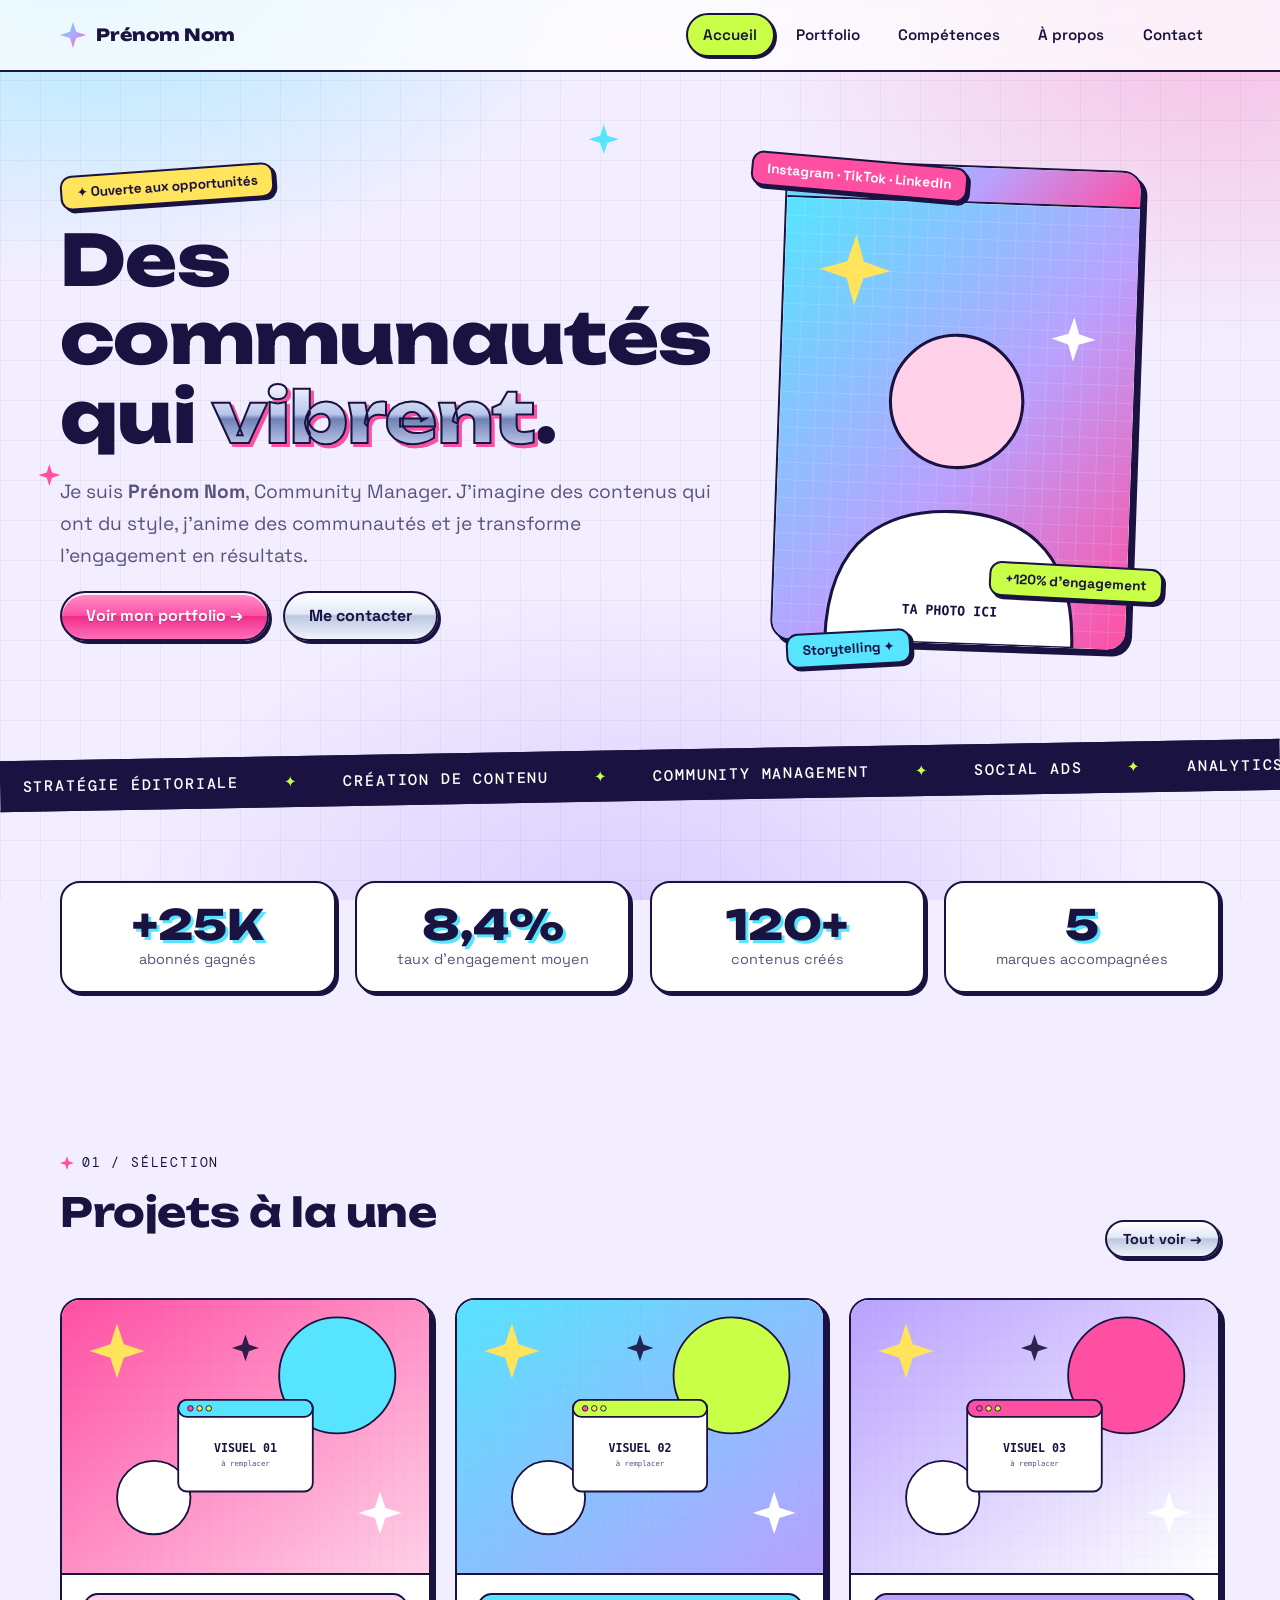
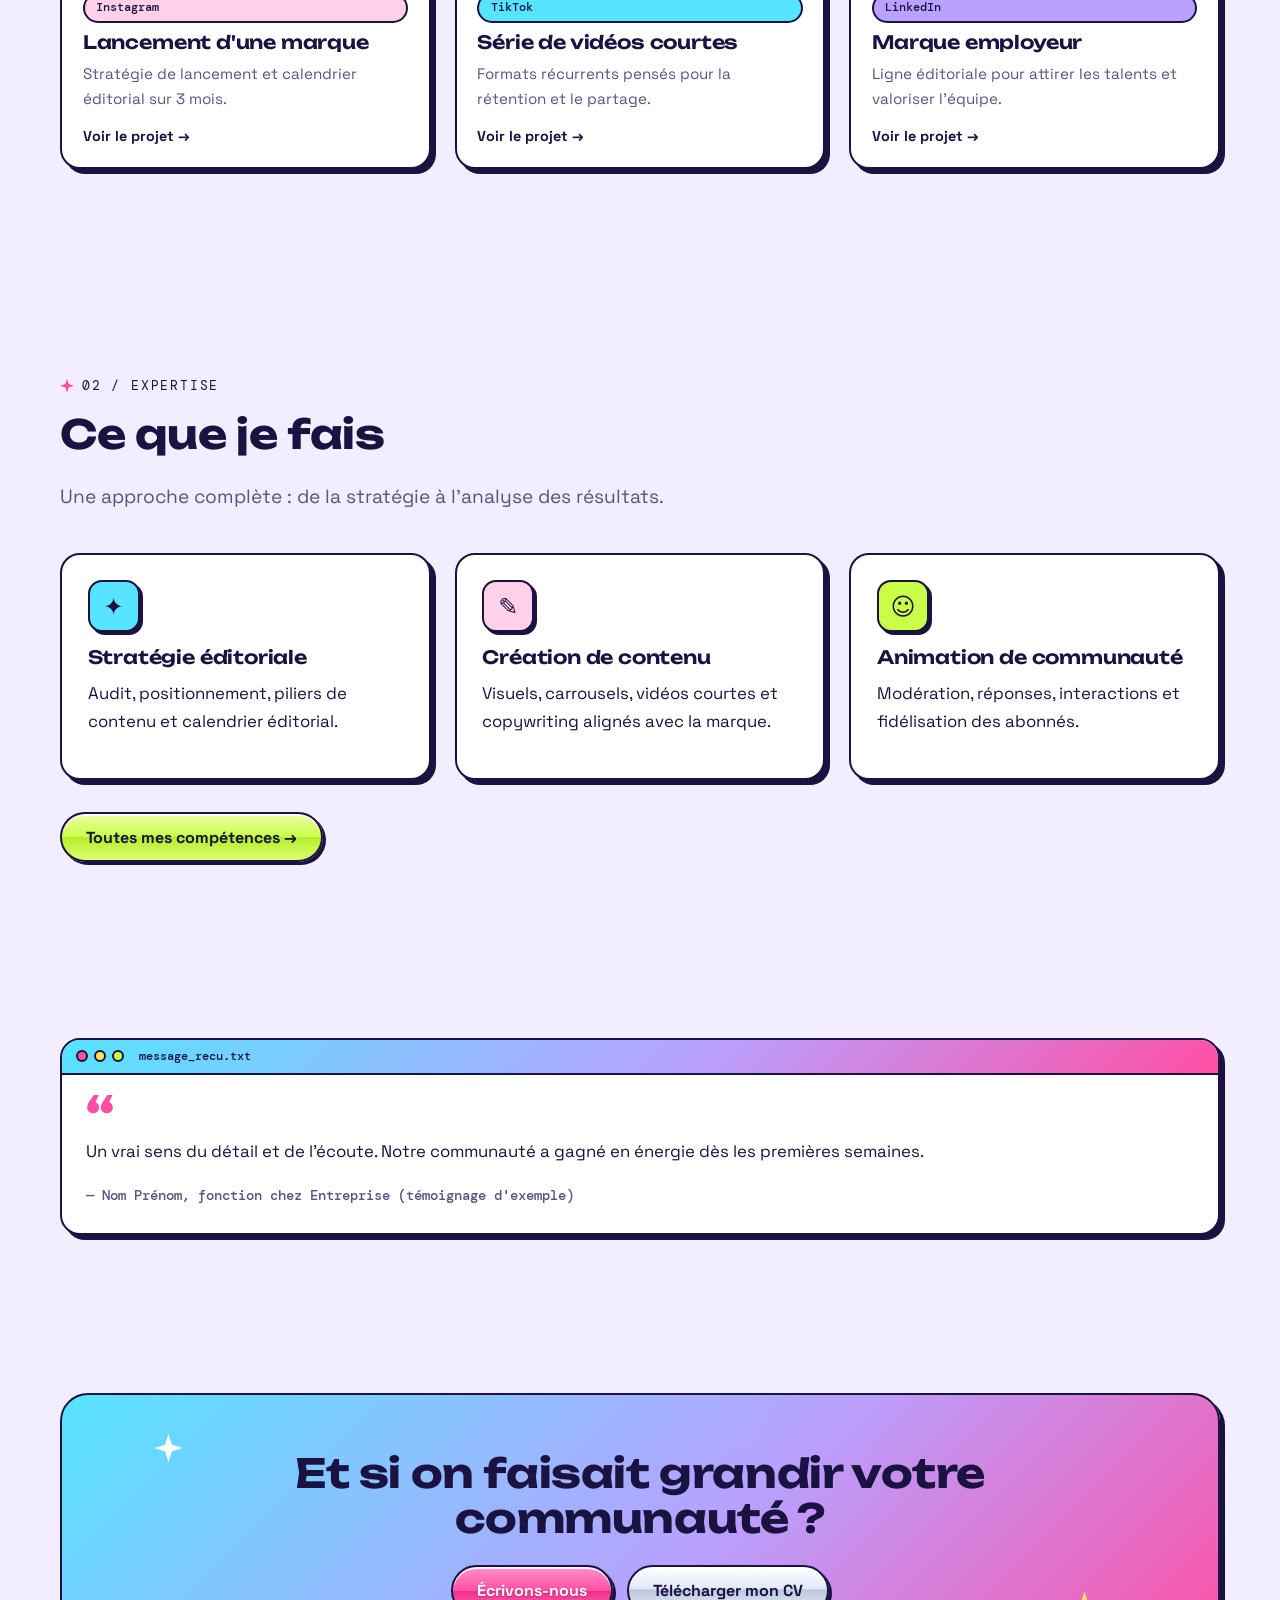
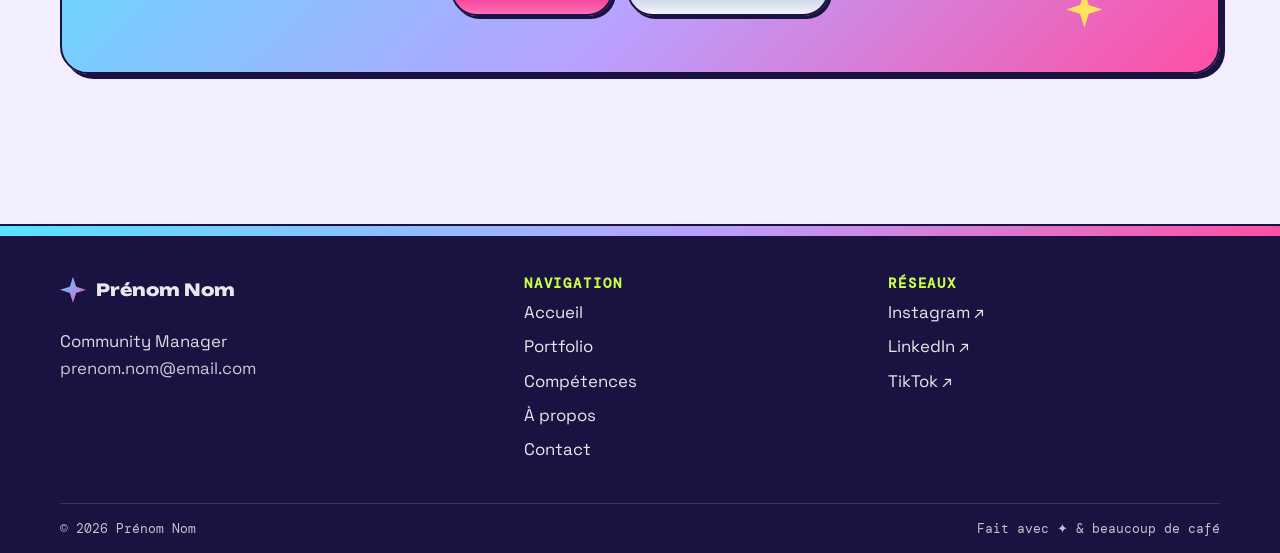
==== index.html @ 2a4b29f7 "Base du site portfolio community manager (style Y2K) Co-Authored-By: Claude Sonnet 5.5 <noreply@anth" ====
<!DOCTYPE html>
<html lang="fr">
<head>
  <meta charset="utf-8">
  <meta name="viewport" content="width=device-width, initial-scale=1">
  <title>Prénom Nom — Community Manager</title>
  <meta name="description" content="Portfolio de Prénom Nom, community manager : stratégie de contenu, animation de communautés et création pour les réseaux sociaux.">
  <meta name="theme-color" content="#f3eeff">
  <!-- Aperçu lors d'un partage (LinkedIn, WhatsApp…). Remplacer l'URL par celle du vrai site. -->
  <meta property="og:type" content="website">
  <meta property="og:title" content="Prénom Nom — Community Manager">
  <meta property="og:description" content="Stratégie, contenus et communautés engagées. Découvrez mon portfolio.">
  <meta property="og:image" content="https://PSEUDO.github.io/NOM-DU-DEPOT/assets/img/og-cover.png">
  <link rel="icon" href="assets/img/favicon.svg" type="image/svg+xml">
  <link rel="preconnect" href="https://fonts.googleapis.com">
  <link rel="preconnect" href="https://fonts.gstatic.com" crossorigin>
  <link href="https://fonts.googleapis.com/css2?family=DM+Mono:wght@400;500&family=Space+Grotesk:wght@400;500;700&family=Unbounded:wght@600;700;800&display=swap" rel="stylesheet">
  <link rel="stylesheet" href="assets/css/tokens.css">
  <link rel="stylesheet" href="assets/css/style.css">
</head>
<body>
  <a class="skip-link" href="#contenu">Aller au contenu</a>
  <header id="site-header"></header><!-- généré par site.js -->

  <main id="contenu">

    <!-- ================= HERO ================= -->
    <section class="hero">
      <span class="sparkle" style="top:8%;left:46%;--s:30px;--c:var(--c-cyan)"></span>
      <span class="sparkle" style="top:60%;left:3%;--s:22px;--c:var(--c-pink);animation-delay:1s"></span>
      <div class="container hero__grid">
        <div>
          <span class="sticker">✦ Ouverte aux opportunités</span>
          <h1 class="hero__title">Des communautés qui <span class="chrome-text">vibrent</span>.</h1>
          <p class="lead">Je suis <strong data-site="name">Prénom Nom</strong>, <span data-site="role">Community Manager</span>. J'imagine des contenus qui ont du style, j'anime des communautés et je transforme l'engagement en résultats.</p>
          <div class="btn-row">
            <a class="btn btn--primary" href="portfolio.html">Voir mon portfolio →</a>
            <a class="btn" href="contact.html">Me contacter</a>
          </div>
        </div>
        <div class="hero__visual">
          <div class="window">
            <div class="window__bar"><div class="window__dots" aria-hidden="true"><span></span><span></span><span></span></div><span class="window__title">profil.exe</span></div>
            <div class="window__body window__body--flush">
              <!-- Remplacer par une vraie photo : assets/img/profil.jpg (ratio 4/5) puis changer le nom ci-dessous -->
              <img src="assets/img/profil.svg" alt="Portrait de Prénom Nom" width="800" height="1000">
            </div>
          </div>
          <span class="sticker sticker--pink">Instagram · TikTok · LinkedIn</span>
          <span class="sticker sticker--lime">+120% d'engagement</span>
          <span class="sticker sticker--cyan">Storytelling ✦</span>
        </div>
      </div>
    </section>

    <!-- ================= MARQUEE ================= -->
    <div class="marquee" aria-hidden="true">
      <div class="marquee__track">
        <span>Stratégie éditoriale</span><span>Création de contenu</span><span>Community management</span><span>Social ads</span><span>Analytics</span><span>Veille</span>
        <span>Stratégie éditoriale</span><span>Création de contenu</span><span>Community management</span><span>Social ads</span><span>Analytics</span><span>Veille</span>
      </div>
    </div>

    <!-- ================= CHIFFRES ================= -->
    <section class="section section--tight">
      <div class="container stats">
        <!-- Modifier les chiffres : ce sont des exemples ! -->
        <div class="stat reveal"><div class="stat__num">+25K</div><div class="stat__label">abonnés gagnés</div></div>
        <div class="stat reveal"><div class="stat__num">8,4%</div><div class="stat__label">taux d'engagement moyen</div></div>
        <div class="stat reveal"><div class="stat__num">120+</div><div class="stat__label">contenus créés</div></div>
        <div class="stat reveal"><div class="stat__num">5</div><div class="stat__label">marques accompagnées</div></div>
      </div>
    </section>

    <!-- ================= PROJETS À LA UNE ================= -->
    <section class="section">
      <div class="container">
        <div class="section__head section__head--row">
          <div><span class="eyebrow">01 / Sélection</span><h2 class="mt-0">Projets à la une</h2></div>
          <a class="btn btn--small" href="portfolio.html">Tout voir →</a>
        </div>
        <div class="grid grid--3">
          <!-- Copier / coller un bloc <a class="card"> pour ajouter un projet -->
          <a class="card reveal" href="projet-exemple.html">
            <div class="card__media"><img src="assets/img/projets/projet-01.svg" alt="Aperçu du projet Lancement Instagram" width="1200" height="900" loading="lazy"></div>
            <div class="card__body"><span class="tag">Instagram</span><h3>Lancement d'une marque</h3><p>Stratégie de lancement et calendrier éditorial sur 3 mois.</p><span class="card__more">Voir le projet →</span></div>
          </a>
          <a class="card reveal" href="projet-exemple.html">
            <div class="card__media"><img src="assets/img/projets/projet-02.svg" alt="Aperçu du projet TikTok" width="1200" height="900" loading="lazy"></div>
            <div class="card__body"><span class="tag tag--cyan">TikTok</span><h3>Série de vidéos courtes</h3><p>Formats récurrents pensés pour la rétention et le partage.</p><span class="card__more">Voir le projet →</span></div>
          </a>
          <a class="card reveal" href="projet-exemple.html">
            <div class="card__media"><img src="assets/img/projets/projet-03.svg" alt="Aperçu du projet LinkedIn" width="1200" height="900" loading="lazy"></div>
            <div class="card__body"><span class="tag tag--lilac">LinkedIn</span><h3>Marque employeur</h3><p>Ligne éditoriale pour attirer les talents et valoriser l'équipe.</p><span class="card__more">Voir le projet →</span></div>
          </a>
        </div>
      </div>
    </section>

    <!-- ================= CE QUE JE FAIS ================= -->
    <section class="section">
      <div class="container">
        <div class="section__head"><span class="eyebrow">02 / Expertise</span><h2>Ce que je fais</h2><p class="lead">Une approche complète : de la stratégie à l'analyse des résultats.</p></div>
        <div class="grid grid--3">
          <article class="panel reveal"><div class="panel__icon" aria-hidden="true">✦</div><h3>Stratégie éditoriale</h3><p>Audit, positionnement, piliers de contenu et calendrier éditorial.</p></article>
          <article class="panel reveal"><div class="panel__icon" aria-hidden="true">✎</div><h3>Création de contenu</h3><p>Visuels, carrousels, vidéos courtes et copywriting alignés avec la marque.</p></article>
          <article class="panel reveal"><div class="panel__icon" aria-hidden="true">☺</div><h3>Animation de communauté</h3><p>Modération, réponses, interactions et fidélisation des abonnés.</p></article>
        </div>
        <p class="mt-2"><a class="btn btn--lime" href="competences.html">Toutes mes compétences →</a></p>
      </div>
    </section>

    <!-- ================= TÉMOIGNAGE ================= -->
    <section class="section section--tight">
      <div class="container">
        <div class="window reveal">
          <div class="window__bar"><div class="window__dots" aria-hidden="true"><span></span><span></span><span></span></div><span class="window__title">message_recu.txt</span></div>
          <div class="window__body quote">
            <blockquote>Un vrai sens du détail et de l'écoute. Notre communauté a gagné en énergie dès les premières semaines.</blockquote>
            <cite>— Nom Prénom, fonction chez Entreprise (témoignage d'exemple)</cite>
          </div>
        </div>
      </div>
    </section>

    <!-- ================= CTA ================= -->
    <section class="section">
      <div class="container">
        <div class="cta reveal">
          <span class="sparkle" style="top:14%;left:8%;--s:28px;--c:#fff"></span>
          <span class="sparkle" style="bottom:16%;right:10%;--s:36px;--c:var(--c-yellow);animation-delay:.8s"></span>
          <h2>Et si on faisait grandir votre communauté ?</h2>
          <div class="btn-row">
            <a class="btn btn--primary" href="contact.html">Écrivons-nous</a>
            <a class="btn" href="assets/cv/CV-Prenom-Nom.pdf" data-site-cv download>Télécharger mon CV</a>
          </div>
        </div>
      </div>
    </section>

  </main>

  <footer id="site-footer"></footer><!-- généré par site.js -->
  <script src="assets/js/site-config.js"></script>
  <script src="assets/js/site.js"></script>
</body>
</html>
---- assets/css/tokens.css ----
/* ==========================================================================
   TOKENS — LE FICHIER À MODIFIER POUR CHANGER L'IDENTITÉ VISUELLE
   Couleurs, polices, arrondis, ombres : tout le site s'adapte automatiquement.
   ========================================================================== */

:root {
  /* Polices (chargées via Google Fonts dans le <head> de chaque page) */
  --font-display: "Unbounded", system-ui, sans-serif;   /* titres */
  --font-body: "Space Grotesk", system-ui, sans-serif;  /* texte */
  --font-mono: "DM Mono", ui-monospace, monospace;      /* petits labels */

  /* Couleurs de base */
  --c-bg: #f3eeff;          /* fond général (lavande très clair) */
  --c-surface: #ffffff;     /* fond des cartes / fenêtres */
  --c-ink: #1a1240;         /* texte + contours (indigo profond) */
  --c-ink-soft: #5a5280;    /* texte secondaire */

  /* Couleurs d'accent Y2K */
  --c-pink: #ff4fa3;
  --c-pink-soft: #ffd1e8;
  --c-blue: #3f6cff;
  --c-cyan: #56e4ff;
  --c-lime: #c9ff47;
  --c-lilac: #b9a1ff;
  --c-yellow: #ffe45c;

  /* Dégradés signature */
  --grad-chrome: linear-gradient(180deg, #ffffff 0%, #e3e9f7 45%, #bcc7e0 50%, #f1f4fc 100%);
  --grad-aqua: linear-gradient(135deg, var(--c-cyan), var(--c-lilac) 55%, var(--c-pink));
  --grad-pink-gloss: linear-gradient(180deg, #ff93cb 0%, #ff4fa3 50%, #ef2d8b 51%, #ff70b8 100%);

  /* Forme */
  --radius: 20px;
  --radius-sm: 10px;
  --stroke: 2px;
  --shadow-hard: 5px 5px 0 var(--c-ink);
  --shadow-small: 3px 3px 0 var(--c-ink);

  /* Mise en page */
  --container: 1160px;
  --header-h: 72px;
}
---- assets/css/style.css ----
/* ==========================================================================
   STYLE — composants réutilisables du site (Y2K)
   Sommaire :
   1. Base            5. Fenêtres & cartes      9. Contact / formulaire
   2. Layout          6. Portfolio              10. Footer
   3. Header / nav    7. Compétences / timeline 11. Utilitaires & animations
   4. Boutons & tags  8. Page projet
   ========================================================================== */

/* 1. BASE ---------------------------------------------------------------- */
*, *::before, *::after { box-sizing: border-box; }
html { scroll-behavior: smooth; -webkit-text-size-adjust: 100%; }
body {
  margin: 0;
  font-family: var(--font-body);
  font-size: 1.05rem;
  line-height: 1.65;
  color: var(--c-ink);
  background:
    radial-gradient(900px 520px at 6% -4%, rgba(86, 228, 255, .45), transparent 60%),
    radial-gradient(800px 520px at 96% 4%, rgba(255, 79, 163, .28), transparent 60%),
    radial-gradient(900px 600px at 50% 104%, rgba(185, 161, 255, .45), transparent 60%),
    var(--c-bg);
  background-attachment: fixed;
  overflow-x: hidden;
}
/* grille "cyber" discrète */
body::before {
  content: ""; position: fixed; inset: 0; z-index: -1; pointer-events: none;
  background-image:
    linear-gradient(rgba(26, 18, 64, .045) 1px, transparent 1px),
    linear-gradient(90deg, rgba(26, 18, 64, .045) 1px, transparent 1px);
  background-size: 40px 40px;
}
img, svg { max-width: 100%; display: block; }
img { height: auto; } /* les attributs width/height évitent les sauts de mise en page, aspect-ratio gère le cadrage */
a { color: inherit; }
h1, h2, h3, h4 { font-family: var(--font-display); line-height: 1.12; margin: 0 0 .6em; letter-spacing: -.01em; }
h1 { font-size: clamp(2.2rem, 6vw, 4.4rem); font-weight: 800; }
h2 { font-size: clamp(1.6rem, 3.6vw, 2.5rem); font-weight: 700; }
h3 { font-size: 1.15rem; font-weight: 600; }
p { margin: 0 0 1em; }
:focus-visible { outline: 3px solid var(--c-blue); outline-offset: 3px; border-radius: 6px; }
::selection { background: var(--c-pink); color: #fff; }

.skip-link { position: absolute; left: -999px; top: 8px; background: var(--c-ink); color: #fff; padding: .6rem 1rem; border-radius: 8px; z-index: 100; }
.skip-link:focus { left: 8px; }

/* 2. LAYOUT -------------------------------------------------------------- */
.container { width: min(100% - 2rem, var(--container)); margin-inline: auto; }
.section { padding-block: clamp(3.5rem, 8vw, 6.5rem); position: relative; }
.section--tight { padding-block: clamp(2rem, 5vw, 3.5rem); }
.section__head { max-width: 680px; margin-bottom: 2.5rem; }
.section__head--row { max-width: none; display: flex; justify-content: space-between; align-items: end; gap: 1rem; flex-wrap: wrap; }
.eyebrow {
  display: inline-flex; align-items: center; gap: .5rem;
  font-family: var(--font-mono); font-size: .8rem; text-transform: uppercase; letter-spacing: .14em;
  color: var(--c-ink); margin-bottom: 1rem;
}
.eyebrow::before { content: ""; width: 14px; height: 14px; background: var(--c-pink); clip-path: polygon(50% 0, 62% 38%, 100% 50%, 62% 62%, 50% 100%, 38% 62%, 0 50%, 38% 38%); }
.lead { font-size: 1.2rem; color: var(--c-ink-soft); max-width: 60ch; }
.grid { display: grid; gap: 1.5rem; }
.grid--2 { grid-template-columns: repeat(2, 1fr); }
.grid--3 { grid-template-columns: repeat(3, 1fr); }
.grid--4 { grid-template-columns: repeat(4, 1fr); }
@media (max-width: 960px) { .grid--3, .grid--4 { grid-template-columns: repeat(2, 1fr); } }
@media (max-width: 640px) { .grid--2, .grid--3, .grid--4 { grid-template-columns: 1fr; } }

/* 3. HEADER / NAV -------------------------------------------------------- */
.site-header {
  position: sticky; top: 0; z-index: 50; height: var(--header-h);
  background: rgba(255, 255, 255, .72); backdrop-filter: blur(14px); -webkit-backdrop-filter: blur(14px);
  border-bottom: var(--stroke) solid var(--c-ink);
}
.site-header__inner { height: 100%; display: flex; align-items: center; justify-content: space-between; gap: 1rem; }
.logo { display: inline-flex; align-items: center; gap: .6rem; text-decoration: none; font-family: var(--font-display); font-weight: 800; font-size: 1.05rem; }
.logo__star { width: 26px; height: 26px; background: var(--grad-aqua); clip-path: polygon(50% 0, 62% 38%, 100% 50%, 62% 62%, 50% 100%, 38% 62%, 0 50%, 38% 38%); animation: spin 14s linear infinite; }
.nav { display: flex; align-items: center; gap: .25rem; }
.nav a { text-decoration: none; font-weight: 600; font-size: .95rem; padding: .45rem .95rem; border-radius: 999px; border: var(--stroke) solid transparent; transition: .15s; }
.nav a:hover { border-color: var(--c-ink); background: var(--c-pink-soft); }
.nav a[aria-current="page"] { border-color: var(--c-ink); background: var(--c-lime); box-shadow: 2px 2px 0 var(--c-ink); }
.burger { display: none; width: 46px; height: 46px; border: var(--stroke) solid var(--c-ink); border-radius: 12px; background: var(--grad-chrome); box-shadow: var(--shadow-small); cursor: pointer; padding: 0; }
.burger span { display: block; width: 20px; height: 2px; background: var(--c-ink); margin: 4px auto; border-radius: 2px; transition: .2s; }
.burger[aria-expanded="true"] span:nth-child(1) { transform: translateY(6px) rotate(45deg); }
.burger[aria-expanded="true"] span:nth-child(2) { opacity: 0; }
.burger[aria-expanded="true"] span:nth-child(3) { transform: translateY(-6px) rotate(-45deg); }
@media (max-width: 880px) {
  .burger { display: block; }
  .nav {
    position: absolute; left: 0; right: 0; top: calc(var(--header-h) - 2px);
    flex-direction: column; align-items: stretch; padding: 1rem;
    background: rgba(255, 255, 255, .96); border-bottom: var(--stroke) solid var(--c-ink);
    display: none;
  }
  .nav.is-open { display: flex; }
  .nav a { padding: .8rem 1rem; text-align: center; }
}

/* 4. BOUTONS & TAGS ------------------------------------------------------ */
.btn {
  display: inline-flex; align-items: center; justify-content: center; gap: .5rem;
  padding: .8rem 1.5rem; font: 700 1rem var(--font-body); text-decoration: none; cursor: pointer;
  color: var(--c-ink); background: var(--grad-chrome);
  border: var(--stroke) solid var(--c-ink); border-radius: 999px;
  box-shadow: var(--shadow-small), inset 0 2px 0 rgba(255, 255, 255, .9);
  transition: transform .15s, box-shadow .15s;
}
.btn:hover { transform: translate(-2px, -2px); box-shadow: 5px 5px 0 var(--c-ink), inset 0 2px 0 rgba(255, 255, 255, .9); }
.btn:active { transform: translate(2px, 2px); box-shadow: 1px 1px 0 var(--c-ink); }
.btn--primary { background: var(--grad-pink-gloss); color: #fff; text-shadow: 0 1px 0 rgba(0, 0, 0, .25); }
.btn--lime { background: linear-gradient(180deg, #ecffa8, var(--c-lime) 50%, #b5ee2a 51%, #d8ff6e); }
.btn--small { padding: .5rem 1rem; font-size: .9rem; }
.btn-row { display: flex; flex-wrap: wrap; gap: .9rem; }

.tag, .chip {
  display: inline-block; font-family: var(--font-mono); font-size: .75rem; font-weight: 500;
  padding: .2rem .7rem; border: var(--stroke) solid var(--c-ink); border-radius: 999px; background: var(--c-pink-soft);
}
.tag--cyan { background: var(--c-cyan); } .tag--lime { background: var(--c-lime); } .tag--lilac { background: var(--c-lilac); } .tag--yellow { background: var(--c-yellow); }
.chip-list { display: flex; flex-wrap: wrap; gap: .5rem; list-style: none; padding: 0; margin: 0; }
.chip { background: var(--c-surface); }

.sticker {
  display: inline-block; padding: .45rem .9rem; font: 700 .85rem var(--font-body);
  background: var(--c-yellow); border: var(--stroke) solid var(--c-ink); border-radius: 12px;
  box-shadow: var(--shadow-small); transform: rotate(-4deg);
}
.sticker--pink { background: var(--c-pink); color: #fff; transform: rotate(5deg); }
.sticker--lime { background: var(--c-lime); transform: rotate(3deg); }
.sticker--cyan { background: var(--c-cyan); transform: rotate(-3deg); }

.sparkle { position: absolute; width: var(--s, 34px); aspect-ratio: 1; background: var(--c, var(--c-yellow)); clip-path: polygon(50% 0, 62% 38%, 100% 50%, 62% 62%, 50% 100%, 38% 62%, 0 50%, 38% 38%); animation: twinkle 3.2s ease-in-out infinite; pointer-events: none; }

/* 5. FENÊTRES & CARTES --------------------------------------------------- */
.window { background: var(--c-surface); border: var(--stroke) solid var(--c-ink); border-radius: var(--radius); box-shadow: var(--shadow-hard); overflow: hidden; }
.window__bar { display: flex; align-items: center; gap: .6rem; padding: .55rem .9rem; background: var(--grad-aqua); border-bottom: var(--stroke) solid var(--c-ink); font: 500 .78rem var(--font-mono); }
.window__dots { display: flex; gap: 6px; }
.window__dots span { width: 12px; height: 12px; border-radius: 50%; border: var(--stroke) solid var(--c-ink); background: var(--c-yellow); }
.window__dots span:nth-child(1) { background: var(--c-pink); } .window__dots span:nth-child(3) { background: var(--c-lime); }
.window__title { margin-left: .3rem; white-space: nowrap; overflow: hidden; text-overflow: ellipsis; }
.window__body { padding: 1.5rem; }
.window__body--flush { padding: 0; }

.panel { background: var(--c-surface); border: var(--stroke) solid var(--c-ink); border-radius: var(--radius); box-shadow: var(--shadow-hard); padding: 1.6rem; }
.panel h3 { display: flex; align-items: center; gap: .6rem; }
.panel__icon { display: grid; place-items: center; width: 52px; height: 52px; border: var(--stroke) solid var(--c-ink); border-radius: 14px; background: var(--c-cyan); font-size: 1.5rem; margin-bottom: 1rem; box-shadow: var(--shadow-small); }
.panel:nth-child(3n+2) .panel__icon { background: var(--c-pink-soft); }
.panel:nth-child(3n) .panel__icon { background: var(--c-lime); }

/* Stats */
.stats { display: grid; grid-template-columns: repeat(4, 1fr); gap: 1.2rem; }
@media (max-width: 800px) { .stats { grid-template-columns: repeat(2, 1fr); } }
.stat { text-align: center; padding: 1.2rem .8rem; background: var(--c-surface); border: var(--stroke) solid var(--c-ink); border-radius: var(--radius); box-shadow: var(--shadow-small); }
.stat__num { font: 800 clamp(1.7rem, 4vw, 2.6rem) var(--font-display); color: var(--c-ink); text-shadow: 3px 3px 0 var(--c-cyan); line-height: 1.1; }
.stat__label { font-size: .9rem; color: var(--c-ink-soft); }

/* Hero */
.hero { padding-block: clamp(2.5rem, 6vw, 5rem) clamp(2rem, 5vw, 4rem); position: relative; }
.hero__grid { display: grid; grid-template-columns: 1.15fr .85fr; gap: clamp(1.5rem, 4vw, 3.5rem); align-items: center; }
@media (max-width: 880px) { .hero__grid { grid-template-columns: 1fr; } }
.chrome-text {
  background: linear-gradient(180deg, #ffffff 0%, #b9c6ea 46%, #6f80b5 52%, #dfe7ff 100%);
  -webkit-background-clip: text; background-clip: text; color: transparent;
  -webkit-text-stroke: 2px var(--c-ink); paint-order: stroke fill; display: inline-block;
  filter: drop-shadow(3px 3px 0 var(--c-pink));
}
.hero__title { margin: 1rem 0 1.2rem; }
.hero__visual { position: relative; padding: 1rem; }
.hero__visual .window { transform: rotate(2deg); }
.hero__visual img { width: 100%; aspect-ratio: 4 / 5; object-fit: cover; }
.hero__visual .sticker { position: absolute; z-index: 2; }
.hero__visual .sticker:nth-of-type(1) { top: 2%; left: -3%; }
.hero__visual .sticker:nth-of-type(2) { bottom: 12%; right: -3%; }
.hero__visual .sticker:nth-of-type(3) { bottom: -1%; left: 6%; }

/* Marquee */
.marquee { border-block: var(--stroke) solid var(--c-ink); background: var(--c-ink); color: #fff; overflow: hidden; transform: rotate(-1deg); margin-block: 1.5rem; }
.marquee__track { display: flex; width: max-content; animation: marquee 28s linear infinite; }
.marquee__track span { font: 500 .95rem var(--font-mono); text-transform: uppercase; letter-spacing: .12em; padding: .85rem 1.4rem; white-space: nowrap; }
.marquee__track span::after { content: "✦"; margin-left: 2.8rem; color: var(--c-lime); }

/* Page hero (pages intérieures) */
.page-hero { padding-block: clamp(2.5rem, 6vw, 4.5rem) 1rem; position: relative; }
.page-hero h1 { font-size: clamp(2rem, 5vw, 3.6rem); }

/* CTA */
.cta { text-align: center; padding: clamp(2rem, 5vw, 3.5rem) 1.5rem; background: var(--grad-aqua); border: var(--stroke) solid var(--c-ink); border-radius: calc(var(--radius) + 8px); box-shadow: var(--shadow-hard); position: relative; overflow: hidden; }
.cta h2 { max-width: 20ch; margin-inline: auto; }
.cta .btn-row { justify-content: center; }

/* Citation / témoignage */
.quote { position: relative; }
.quote blockquote { margin: 0 0 1rem; font-size: 1.05rem; }
.quote blockquote::before { content: "“"; display: block; font: 800 3rem/0.6 var(--font-display); color: var(--c-pink); margin-bottom: .6rem; }
.quote cite { font: 500 .85rem var(--font-mono); font-style: normal; color: var(--c-ink-soft); }

/* 6. PORTFOLIO ----------------------------------------------------------- */
.filters { display: flex; flex-wrap: wrap; gap: .6rem; margin-bottom: 2rem; }
.filter-btn { font: 600 .9rem var(--font-body); padding: .5rem 1.1rem; cursor: pointer; background: var(--c-surface); color: var(--c-ink); border: var(--stroke) solid var(--c-ink); border-radius: 999px; transition: .15s; }
.filter-btn:hover { background: var(--c-pink-soft); }
.filter-btn[aria-pressed="true"] { background: var(--c-lime); box-shadow: 2px 2px 0 var(--c-ink); }

.card { display: flex; flex-direction: column; text-decoration: none; background: var(--c-surface); border: var(--stroke) solid var(--c-ink); border-radius: var(--radius); box-shadow: var(--shadow-hard); overflow: hidden; transition: transform .18s, box-shadow .18s; }
.card:hover { transform: translate(-3px, -3px) rotate(-.6deg); box-shadow: 8px 8px 0 var(--c-ink); }
.card__media { overflow: hidden; border-bottom: var(--stroke) solid var(--c-ink); aspect-ratio: 4 / 3; background: var(--c-pink-soft); }
.card__media img { width: 100%; height: 100%; object-fit: cover; transition: transform .4s; }
.card:hover .card__media img { transform: scale(1.06); }
.card__body { padding: 1.1rem 1.3rem 1.4rem; display: flex; flex-direction: column; gap: .45rem; flex: 1; }
.card__body h3 { margin: .2rem 0 0; }
.card__body p { margin: 0; color: var(--c-ink-soft); font-size: .95rem; }
.card__more { margin-top: auto; padding-top: .5rem; font: 700 .9rem var(--font-body); }
.card[hidden] { display: none; }

/* 7. COMPÉTENCES / TIMELINE --------------------------------------------- */
.meter { margin-bottom: 1.1rem; }
.meter__label { display: flex; justify-content: space-between; font: 500 .85rem var(--font-mono); margin-bottom: .35rem; }
.meter__bar { height: 22px; border: var(--stroke) solid var(--c-ink); border-radius: 999px; background: #fff; padding: 2px; overflow: hidden; }
.meter__fill { height: 100%; width: var(--lvl, 70%); border-radius: 999px; background: repeating-linear-gradient(90deg, var(--c-pink) 0 14px, #fff 14px 17px); background-color: var(--c-pink); }
.meter:nth-child(3n+2) .meter__fill { background: repeating-linear-gradient(90deg, var(--c-blue) 0 14px, #fff 14px 17px); }
.meter:nth-child(3n) .meter__fill { background: repeating-linear-gradient(90deg, var(--c-cyan) 0 14px, #fff 14px 17px); }

.timeline { list-style: none; margin: 0; padding: 0 0 0 1.6rem; border-left: var(--stroke) dashed var(--c-ink); display: grid; gap: 1.6rem; }
.timeline li { position: relative; }
.timeline li::before { content: ""; position: absolute; left: calc(-1.6rem - 9px); top: .35rem; width: 16px; height: 16px; background: var(--c-lime); border: var(--stroke) solid var(--c-ink); border-radius: 50%; }
.timeline__date { font: 500 .8rem var(--font-mono); text-transform: uppercase; letter-spacing: .1em; color: var(--c-ink-soft); }
.timeline h3 { margin: .2rem 0 .3rem; }
.timeline p { margin: 0; color: var(--c-ink-soft); }

.split { display: grid; grid-template-columns: 1fr 1fr; gap: clamp(1.5rem, 4vw, 3rem); align-items: start; }
@media (max-width: 880px) { .split { grid-template-columns: 1fr; } }
.portrait img { width: 100%; aspect-ratio: 4 / 5; object-fit: cover; }
.check-list { list-style: none; padding: 0; margin: 0 0 1rem; display: grid; gap: .5rem; }
.check-list li { padding-left: 1.8rem; position: relative; }
.check-list li::before { content: "✦"; position: absolute; left: 0; color: var(--c-pink); }

/* 8. PAGE PROJET --------------------------------------------------------- */
.project-meta { display: grid; grid-template-columns: repeat(4, 1fr); gap: 1rem; margin-block: 2rem; }
@media (max-width: 800px) { .project-meta { grid-template-columns: repeat(2, 1fr); } }
.project-meta div { padding: .9rem 1rem; background: var(--c-surface); border: var(--stroke) solid var(--c-ink); border-radius: var(--radius-sm); box-shadow: var(--shadow-small); }
.project-meta dt { font: 500 .72rem var(--font-mono); text-transform: uppercase; letter-spacing: .12em; color: var(--c-ink-soft); }
.project-meta dd { margin: .15rem 0 0; font-weight: 700; }
.project-cover { margin-bottom: 2.5rem; }
.project-cover img { width: 100%; aspect-ratio: 16 / 9; object-fit: cover; }
.prose { max-width: 70ch; }
.prose h2 { margin-top: 2.2rem; }
.gallery { display: grid; grid-template-columns: repeat(auto-fill, minmax(240px, 1fr)); gap: 1.2rem; margin-block: 1.5rem; }
.gallery a { display: block; border: var(--stroke) solid var(--c-ink); border-radius: var(--radius-sm); overflow: hidden; box-shadow: var(--shadow-small); background: var(--c-surface); transition: transform .15s; }
.gallery a:hover { transform: translate(-2px, -2px) rotate(-1deg); }
.gallery img { width: 100%; aspect-ratio: 4 / 5; object-fit: cover; }
.project-nav { display: flex; justify-content: space-between; gap: 1rem; flex-wrap: wrap; margin-top: 3rem; }

.lightbox { position: fixed; inset: 0; z-index: 200; display: none; place-items: center; padding: 1.5rem; background: rgba(26, 18, 64, .88); }
.lightbox.is-open { display: grid; }
.lightbox img { max-height: 88vh; max-width: min(92vw, 1100px); width: auto; border: 3px solid #fff; border-radius: var(--radius-sm); box-shadow: 8px 8px 0 var(--c-pink); }
.lightbox__close { position: absolute; top: 1rem; right: 1rem; }

/* 9. CONTACT / FORMULAIRE ------------------------------------------------ */
.form { display: grid; gap: 1.1rem; }
.field { display: grid; gap: .35rem; }
.field label { font: 500 .82rem var(--font-mono); text-transform: uppercase; letter-spacing: .1em; }
.field input, .field textarea, .field select { width: 100%; font: 1rem var(--font-body); padding: .8rem 1rem; color: var(--c-ink); background: #fff; border: var(--stroke) solid var(--c-ink); border-radius: var(--radius-sm); box-shadow: inset 2px 2px 0 rgba(26, 18, 64, .08); }
.field input:focus, .field textarea:focus { outline: 3px solid var(--c-cyan); outline-offset: 1px; }
.field textarea { min-height: 150px; resize: vertical; }
.hp { position: absolute; left: -9999px; }
.contact-list { list-style: none; padding: 0; margin: 0 0 1.2rem; display: grid; gap: .8rem; }
.contact-list a { font-weight: 700; }

/* 10. FOOTER ------------------------------------------------------------- */
.site-footer { margin-top: 3rem; background: var(--c-ink); color: #fff; border-top: var(--stroke) solid var(--c-ink); position: relative; }
.site-footer::before { content: ""; display: block; height: 10px; background: var(--grad-aqua); }
.site-footer__inner { padding-block: 2.5rem; display: grid; grid-template-columns: 1.3fr 1fr 1fr; gap: 2rem; }
@media (max-width: 800px) { .site-footer__inner { grid-template-columns: 1fr; } }
.site-footer h3 { font-size: .85rem; font-family: var(--font-mono); text-transform: uppercase; letter-spacing: .14em; color: var(--c-lime); }
.site-footer ul { list-style: none; margin: 0; padding: 0; display: grid; gap: .4rem; }
.site-footer a { text-decoration: none; opacity: .9; }
.site-footer a:hover { color: var(--c-cyan); opacity: 1; }
.site-footer__bottom { border-top: 1px solid rgba(255, 255, 255, .18); padding-block: 1rem; font: 400 .8rem var(--font-mono); opacity: .75; display: flex; justify-content: space-between; flex-wrap: wrap; gap: .5rem; }

/* 11. UTILITAIRES & ANIMATIONS ------------------------------------------ */
.center { text-align: center; }
.mt-0 { margin-top: 0; } .mt-2 { margin-top: 2rem; } .mt-4 { margin-top: 4rem; }
.visually-hidden { position: absolute; width: 1px; height: 1px; overflow: hidden; clip: rect(0 0 0 0); white-space: nowrap; }

.js .reveal { opacity: 0; transform: translateY(24px); transition: opacity .6s ease, transform .6s ease; }
.js .reveal.is-in { opacity: 1; transform: none; }

@keyframes marquee { to { transform: translateX(-50%); } }
@keyframes spin { to { transform: rotate(360deg); } }
@keyframes twinkle { 0%, 100% { transform: scale(1) rotate(0); opacity: 1; } 50% { transform: scale(.6) rotate(25deg); opacity: .7; } }

@media (prefers-reduced-motion: reduce) {
  *, *::before, *::after { animation: none !important; transition: none !important; scroll-behavior: auto !important; }
  .js .reveal { opacity: 1; transform: none; }
}
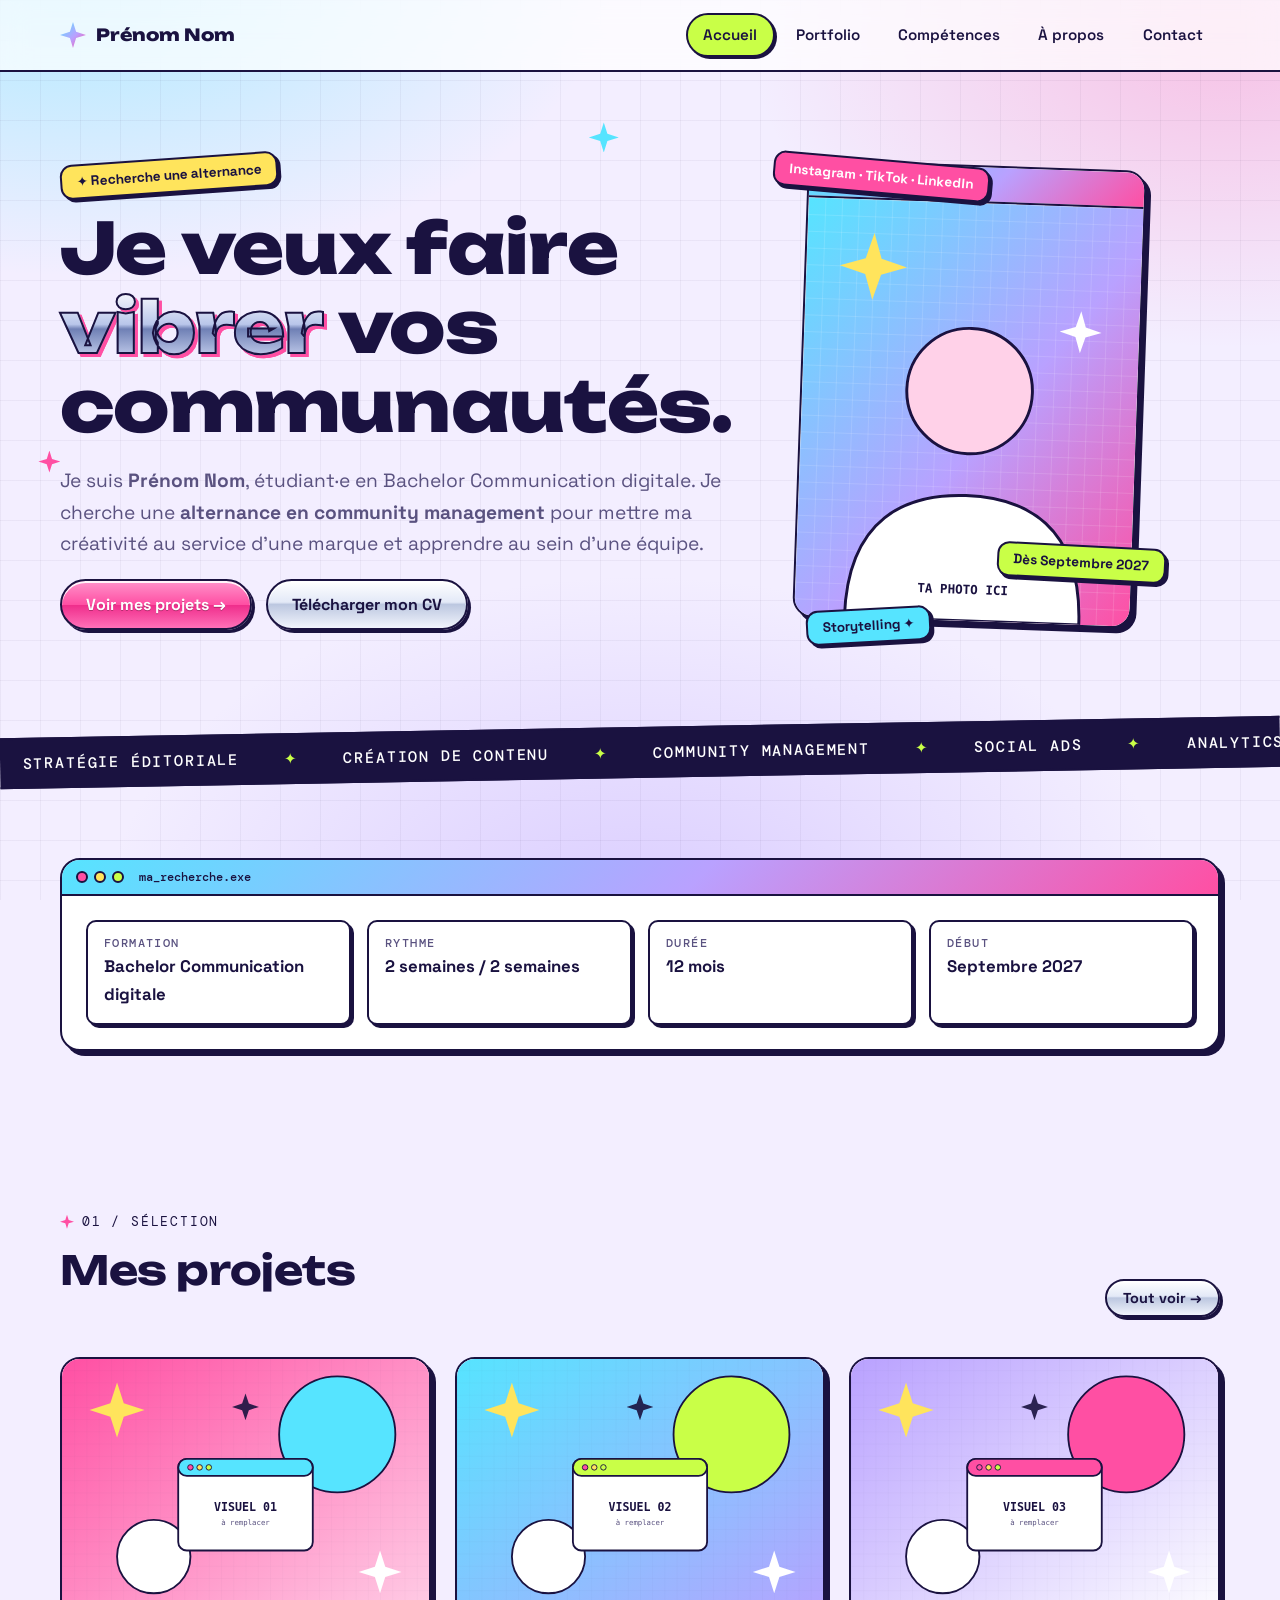
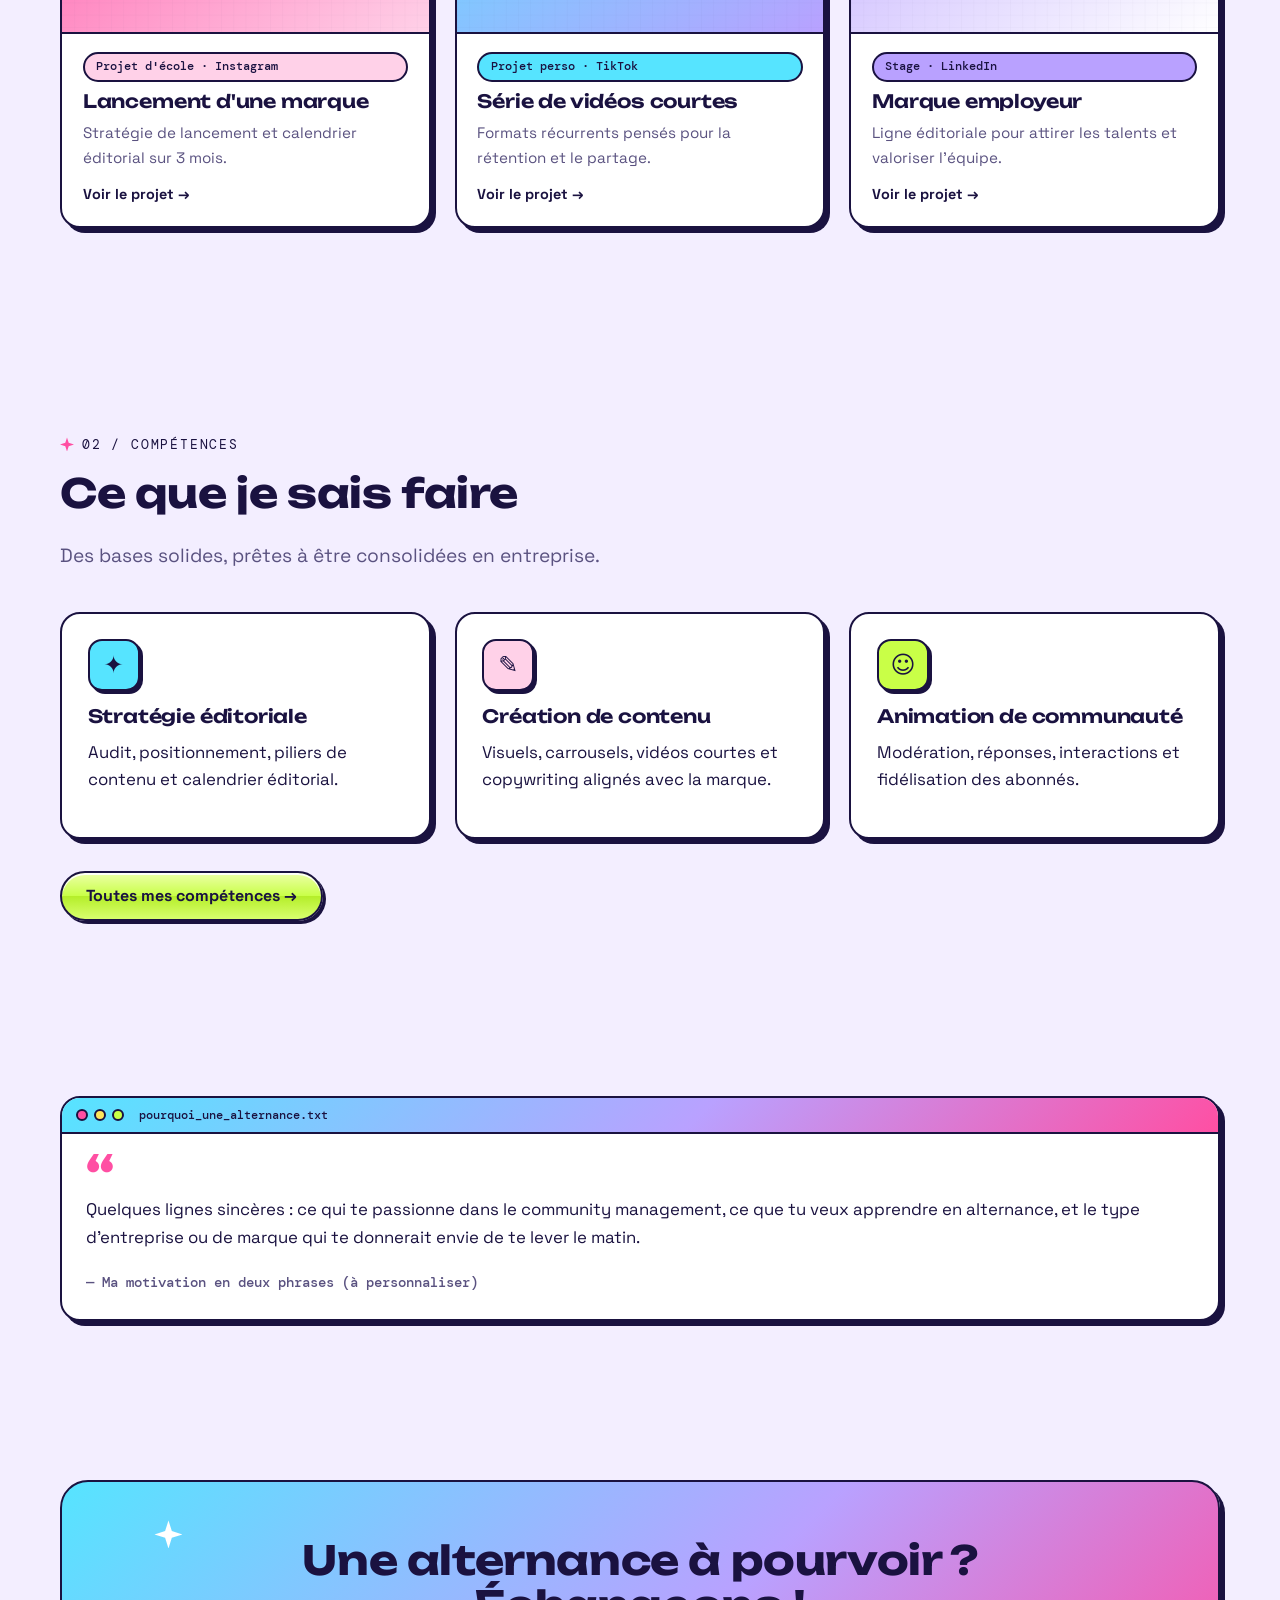
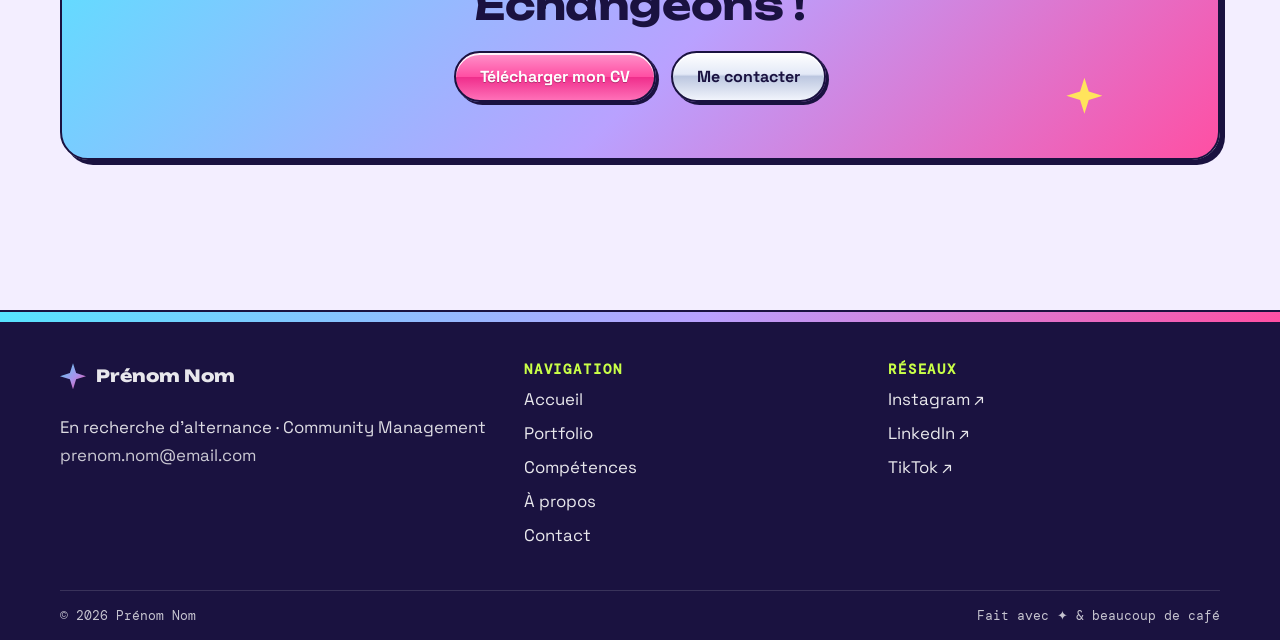
==== commit abc46b74: "Recentre le site sur une candidature en alternance Co-Authored-By: Claude Sonnet 5.5 <noreply@anthro" ====
--- a/index.html
+++ b/index.html
@@ -3,13 +3,13 @@
 <head>
   <meta charset="utf-8">
   <meta name="viewport" content="width=device-width, initial-scale=1">
-  <title>Prénom Nom — Community Manager</title>
-  <meta name="description" content="Portfolio de Prénom Nom, community manager : stratégie de contenu, animation de communautés et création pour les réseaux sociaux.">
+  <title>Prénom Nom — Alternance en community management</title>
+  <meta name="description" content="Portfolio de Prénom Nom, à la recherche d'une alternance en community management : projets, compétences et CV.">
   <meta name="theme-color" content="#f3eeff">
   <!-- Aperçu lors d'un partage (LinkedIn, WhatsApp…). Remplacer l'URL par celle du vrai site. -->
   <meta property="og:type" content="website">
-  <meta property="og:title" content="Prénom Nom — Community Manager">
-  <meta property="og:description" content="Stratégie, contenus et communautés engagées. Découvrez mon portfolio.">
+  <meta property="og:title" content="Prénom Nom — Alternance en community management">
+  <meta property="og:description" content="À la recherche d'une alternance en community management. Découvrez mes projets.">
   <meta property="og:image" content="https://PSEUDO.github.io/NOM-DU-DEPOT/assets/img/og-cover.png">
   <link rel="icon" href="assets/img/favicon.svg" type="image/svg+xml">
   <link rel="preconnect" href="https://fonts.googleapis.com">
@@ -30,12 +30,12 @@
       <span class="sparkle" style="top:60%;left:3%;--s:22px;--c:var(--c-pink);animation-delay:1s"></span>
       <div class="container hero__grid">
         <div>
-          <span class="sticker">✦ Ouverte aux opportunités</span>
-          <h1 class="hero__title">Des communautés qui <span class="chrome-text">vibrent</span>.</h1>
-          <p class="lead">Je suis <strong data-site="name">Prénom Nom</strong>, <span data-site="role">Community Manager</span>. J'imagine des contenus qui ont du style, j'anime des communautés et je transforme l'engagement en résultats.</p>
+          <span class="sticker">✦ Recherche une alternance</span>
+          <h1 class="hero__title">Je veux faire <span class="chrome-text">vibrer</span> vos communautés.</h1>
+          <p class="lead">Je suis <strong data-site="name">Prénom Nom</strong>, étudiant·e en <span data-alt="formation">Bachelor Communication digitale</span>. Je cherche une <strong>alternance en community management</strong> pour mettre ma créativité au service d'une marque et apprendre au sein d'une équipe.</p>
           <div class="btn-row">
-            <a class="btn btn--primary" href="portfolio.html">Voir mon portfolio →</a>
-            <a class="btn" href="contact.html">Me contacter</a>
+            <a class="btn btn--primary" href="portfolio.html">Voir mes projets →</a>
+            <a class="btn" href="assets/cv/CV-Prenom-Nom.pdf" data-site-cv download>Télécharger mon CV</a>
           </div>
         </div>
         <div class="hero__visual">
@@ -47,7 +47,7 @@
             </div>
           </div>
           <span class="sticker sticker--pink">Instagram · TikTok · LinkedIn</span>
-          <span class="sticker sticker--lime">+120% d'engagement</span>
+          <span class="sticker sticker--lime">Dès <span data-alt="debut">Septembre 2027</span></span>
           <span class="sticker sticker--cyan">Storytelling ✦</span>
         </div>
       </div>
@@ -61,14 +61,21 @@
       </div>
     </div>
 
-    <!-- ================= CHIFFRES ================= -->
+    <!-- ================= MA RECHERCHE ================= -->
     <section class="section section--tight">
-      <div class="container stats">
-        <!-- Modifier les chiffres : ce sont des exemples ! -->
-        <div class="stat reveal"><div class="stat__num">+25K</div><div class="stat__label">abonnés gagnés</div></div>
-        <div class="stat reveal"><div class="stat__num">8,4%</div><div class="stat__label">taux d'engagement moyen</div></div>
-        <div class="stat reveal"><div class="stat__num">120+</div><div class="stat__label">contenus créés</div></div>
-        <div class="stat reveal"><div class="stat__num">5</div><div class="stat__label">marques accompagnées</div></div>
+      <div class="container">
+        <div class="window reveal">
+          <div class="window__bar"><div class="window__dots" aria-hidden="true"><span></span><span></span><span></span></div><span class="window__title">ma_recherche.exe</span></div>
+          <div class="window__body">
+            <!-- Ces valeurs viennent de assets/js/site-config.js (bloc "alternance") -->
+            <dl class="project-meta" style="margin-block:0">
+              <div><dt>Formation</dt><dd data-alt="formation">Bachelor Communication digitale</dd></div>
+              <div><dt>Rythme</dt><dd data-alt="rythme">2 semaines / 2 semaines</dd></div>
+              <div><dt>Durée</dt><dd data-alt="duree">12 mois</dd></div>
+              <div><dt>Début</dt><dd data-alt="debut">Septembre 2027</dd></div>
+            </dl>
+          </div>
+        </div>
       </div>
     </section>
 
@@ -76,22 +83,22 @@
     <section class="section">
       <div class="container">
         <div class="section__head section__head--row">
-          <div><span class="eyebrow">01 / Sélection</span><h2 class="mt-0">Projets à la une</h2></div>
+          <div><span class="eyebrow">01 / Sélection</span><h2 class="mt-0">Mes projets</h2></div>
           <a class="btn btn--small" href="portfolio.html">Tout voir →</a>
         </div>
         <div class="grid grid--3">
           <!-- Copier / coller un bloc <a class="card"> pour ajouter un projet -->
           <a class="card reveal" href="projet-exemple.html">
             <div class="card__media"><img src="assets/img/projets/projet-01.svg" alt="Aperçu du projet Lancement Instagram" width="1200" height="900" loading="lazy"></div>
-            <div class="card__body"><span class="tag">Instagram</span><h3>Lancement d'une marque</h3><p>Stratégie de lancement et calendrier éditorial sur 3 mois.</p><span class="card__more">Voir le projet →</span></div>
+            <div class="card__body"><span class="tag">Projet d'école · Instagram</span><h3>Lancement d'une marque</h3><p>Stratégie de lancement et calendrier éditorial sur 3 mois.</p><span class="card__more">Voir le projet →</span></div>
           </a>
           <a class="card reveal" href="projet-exemple.html">
             <div class="card__media"><img src="assets/img/projets/projet-02.svg" alt="Aperçu du projet TikTok" width="1200" height="900" loading="lazy"></div>
-            <div class="card__body"><span class="tag tag--cyan">TikTok</span><h3>Série de vidéos courtes</h3><p>Formats récurrents pensés pour la rétention et le partage.</p><span class="card__more">Voir le projet →</span></div>
+            <div class="card__body"><span class="tag tag--cyan">Projet perso · TikTok</span><h3>Série de vidéos courtes</h3><p>Formats récurrents pensés pour la rétention et le partage.</p><span class="card__more">Voir le projet →</span></div>
           </a>
           <a class="card reveal" href="projet-exemple.html">
             <div class="card__media"><img src="assets/img/projets/projet-03.svg" alt="Aperçu du projet LinkedIn" width="1200" height="900" loading="lazy"></div>
-            <div class="card__body"><span class="tag tag--lilac">LinkedIn</span><h3>Marque employeur</h3><p>Ligne éditoriale pour attirer les talents et valoriser l'équipe.</p><span class="card__more">Voir le projet →</span></div>
+            <div class="card__body"><span class="tag tag--lilac">Stage · LinkedIn</span><h3>Marque employeur</h3><p>Ligne éditoriale pour attirer les talents et valoriser l'équipe.</p><span class="card__more">Voir le projet →</span></div>
           </a>
         </div>
       </div>
@@ -100,7 +107,7 @@
     <!-- ================= CE QUE JE FAIS ================= -->
     <section class="section">
       <div class="container">
-        <div class="section__head"><span class="eyebrow">02 / Expertise</span><h2>Ce que je fais</h2><p class="lead">Une approche complète : de la stratégie à l'analyse des résultats.</p></div>
+        <div class="section__head"><span class="eyebrow">02 / Compétences</span><h2>Ce que je sais faire</h2><p class="lead">Des bases solides, prêtes à être consolidées en entreprise.</p></div>
         <div class="grid grid--3">
           <article class="panel reveal"><div class="panel__icon" aria-hidden="true">✦</div><h3>Stratégie éditoriale</h3><p>Audit, positionnement, piliers de contenu et calendrier éditorial.</p></article>
           <article class="panel reveal"><div class="panel__icon" aria-hidden="true">✎</div><h3>Création de contenu</h3><p>Visuels, carrousels, vidéos courtes et copywriting alignés avec la marque.</p></article>
@@ -110,14 +117,14 @@
       </div>
     </section>
 
-    <!-- ================= TÉMOIGNAGE ================= -->
+    <!-- ================= MOTIVATION ================= -->
     <section class="section section--tight">
       <div class="container">
         <div class="window reveal">
-          <div class="window__bar"><div class="window__dots" aria-hidden="true"><span></span><span></span><span></span></div><span class="window__title">message_recu.txt</span></div>
+          <div class="window__bar"><div class="window__dots" aria-hidden="true"><span></span><span></span><span></span></div><span class="window__title">pourquoi_une_alternance.txt</span></div>
           <div class="window__body quote">
-            <blockquote>Un vrai sens du détail et de l'écoute. Notre communauté a gagné en énergie dès les premières semaines.</blockquote>
-            <cite>— Nom Prénom, fonction chez Entreprise (témoignage d'exemple)</cite>
+            <blockquote>Quelques lignes sincères : ce qui te passionne dans le community management, ce que tu veux apprendre en alternance, et le type d'entreprise ou de marque qui te donnerait envie de te lever le matin.</blockquote>
+            <cite>— Ma motivation en deux phrases (à personnaliser)</cite>
           </div>
         </div>
       </div>
@@ -129,10 +136,10 @@
         <div class="cta reveal">
           <span class="sparkle" style="top:14%;left:8%;--s:28px;--c:#fff"></span>
           <span class="sparkle" style="bottom:16%;right:10%;--s:36px;--c:var(--c-yellow);animation-delay:.8s"></span>
-          <h2>Et si on faisait grandir votre communauté ?</h2>
+          <h2>Une alternance à pourvoir ? Échangeons&nbsp;!</h2>
           <div class="btn-row">
-            <a class="btn btn--primary" href="contact.html">Écrivons-nous</a>
-            <a class="btn" href="assets/cv/CV-Prenom-Nom.pdf" data-site-cv download>Télécharger mon CV</a>
+            <a class="btn btn--primary" href="assets/cv/CV-Prenom-Nom.pdf" data-site-cv download>Télécharger mon CV</a>
+            <a class="btn" href="contact.html">Me contacter</a>
           </div>
         </div>
       </div>
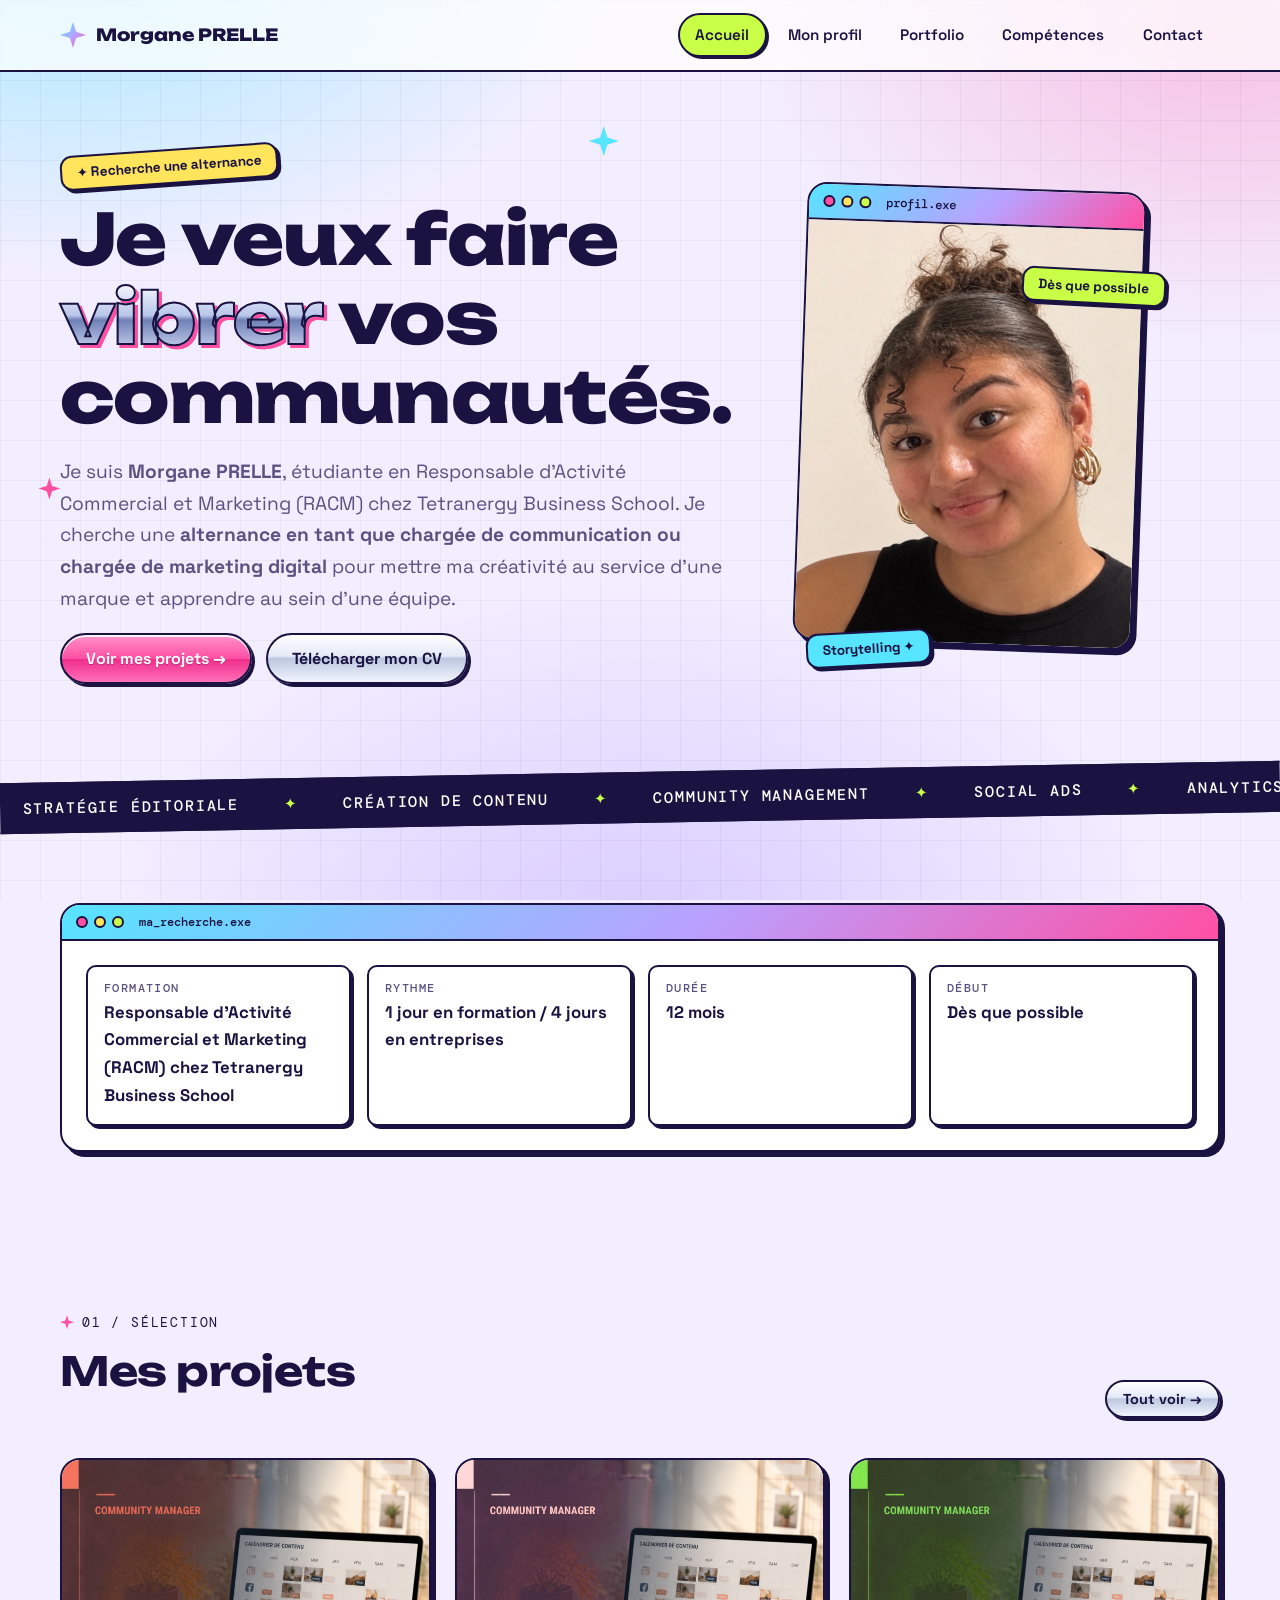
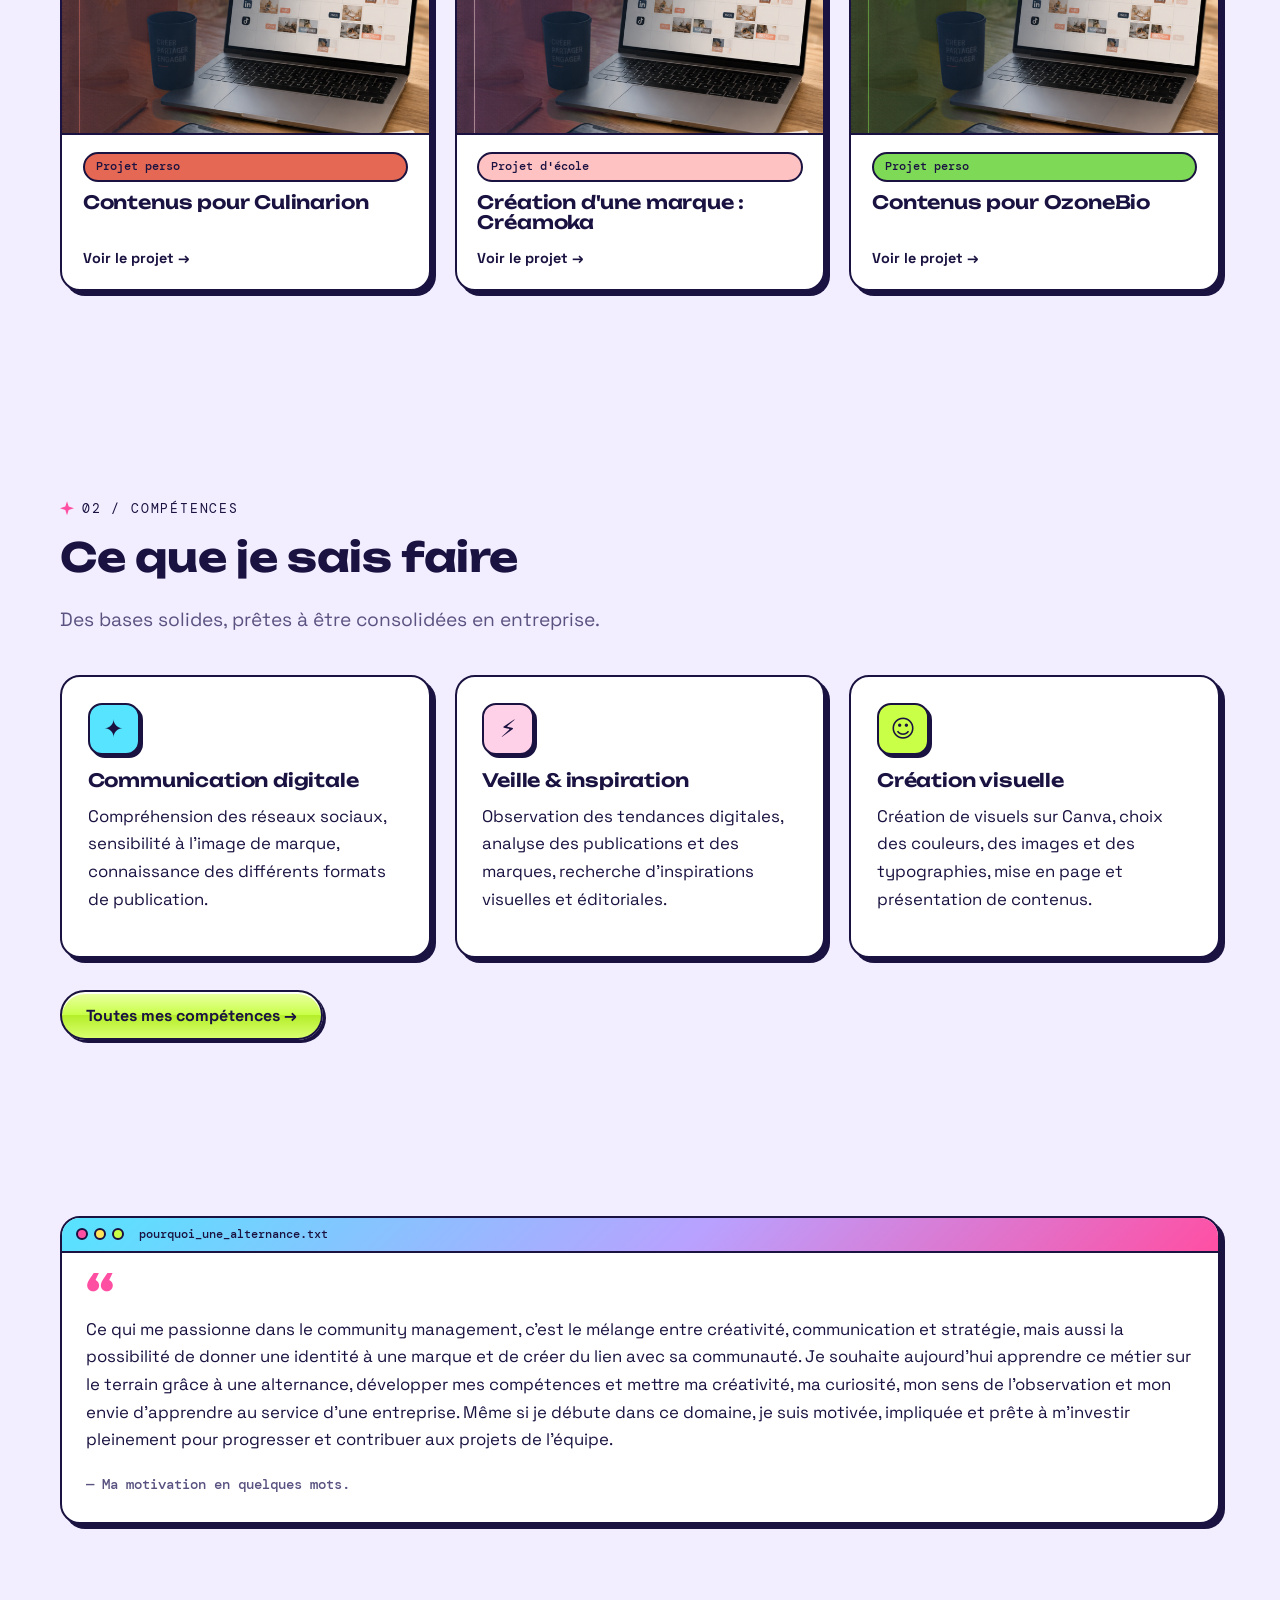
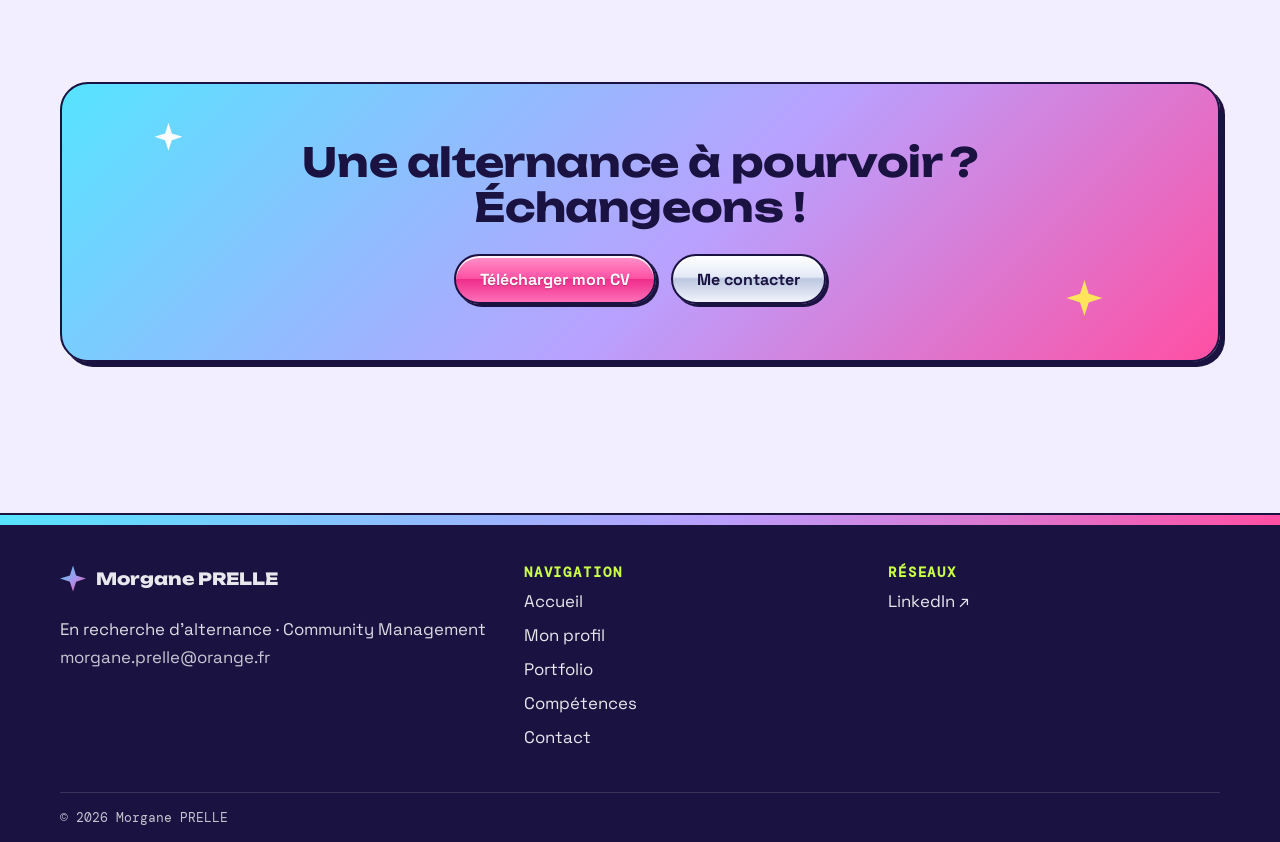
==== commit dac15e5e: "Upload website custom" ====
--- a/index.html
+++ b/index.html
@@ -3,12 +3,11 @@
 <head>
   <meta charset="utf-8">
   <meta name="viewport" content="width=device-width, initial-scale=1">
-  <title>Prénom Nom — Alternance en community management</title>
-  <meta name="description" content="Portfolio de Prénom Nom, à la recherche d'une alternance en community management : projets, compétences et CV.">
+  <title>Morgane PRELLE — Alternance en community management</title>
+  <meta name="description" content="Portfolio de Morgane PRELLE, à la recherche d'une alternance en community management : projets, compétences et CV.">
   <meta name="theme-color" content="#f3eeff">
-  <!-- Aperçu lors d'un partage (LinkedIn, WhatsApp…). Remplacer l'URL par celle du vrai site. -->
   <meta property="og:type" content="website">
-  <meta property="og:title" content="Prénom Nom — Alternance en community management">
+  <meta property="og:title" content="Morgane PRELLE — Alternance en community management">
   <meta property="og:description" content="À la recherche d'une alternance en community management. Découvrez mes projets.">
   <meta property="og:image" content="https://PSEUDO.github.io/NOM-DU-DEPOT/assets/img/og-cover.png">
   <link rel="icon" href="assets/img/favicon.svg" type="image/svg+xml">
@@ -20,7 +19,7 @@
 </head>
 <body>
   <a class="skip-link" href="#contenu">Aller au contenu</a>
-  <header id="site-header"></header><!-- généré par site.js -->
+  <header id="site-header"></header>
 
   <main id="contenu">
 
@@ -32,7 +31,7 @@
         <div>
           <span class="sticker">✦ Recherche une alternance</span>
           <h1 class="hero__title">Je veux faire <span class="chrome-text">vibrer</span> vos communautés.</h1>
-          <p class="lead">Je suis <strong data-site="name">Prénom Nom</strong>, étudiant·e en <span data-alt="formation">Bachelor Communication digitale</span>. Je cherche une <strong>alternance en community management</strong> pour mettre ma créativité au service d'une marque et apprendre au sein d'une équipe.</p>
+          <p class="lead">Je suis <strong data-site="name">Morgane PRELLE</strong>, étudiante en <span data-alt="formation">Bachelor Communication digitale</span>. Je cherche une <strong>alternance en tant que chargée de communication ou chargée de marketing digital</strong> pour mettre ma créativité au service d'une marque et apprendre au sein d'une équipe.</p>
           <div class="btn-row">
             <a class="btn btn--primary" href="portfolio.html">Voir mes projets →</a>
             <a class="btn" href="assets/cv/CV-Prenom-Nom.pdf" data-site-cv download>Télécharger mon CV</a>
@@ -42,12 +41,11 @@
           <div class="window">
             <div class="window__bar"><div class="window__dots" aria-hidden="true"><span></span><span></span><span></span></div><span class="window__title">profil.exe</span></div>
             <div class="window__body window__body--flush">
-              <!-- Remplacer par une vraie photo : assets/img/profil.jpg (ratio 4/5) puis changer le nom ci-dessous -->
-              <img src="assets/img/profil.svg" alt="Portrait de Prénom Nom" width="800" height="1000">
+              <img src="assets/img/me2.JPG" alt="Portrait de Morgane PRELLE" width="800" height="1000">
             </div>
           </div>
-          <span class="sticker sticker--pink">Instagram · TikTok · LinkedIn</span>
-          <span class="sticker sticker--lime">Dès <span data-alt="debut">Septembre 2027</span></span>
+          <span style="display: none;" class="sticker sticker--pink">Instagram · TikTok · LinkedIn</span>
+          <span class="sticker sticker--lime"><span data-alt="debut">Dès que possible</span></span>
           <span class="sticker sticker--cyan">Storytelling ✦</span>
         </div>
       </div>
@@ -67,7 +65,6 @@
         <div class="window reveal">
           <div class="window__bar"><div class="window__dots" aria-hidden="true"><span></span><span></span><span></span></div><span class="window__title">ma_recherche.exe</span></div>
           <div class="window__body">
-            <!-- Ces valeurs viennent de assets/js/site-config.js (bloc "alternance") -->
             <dl class="project-meta" style="margin-block:0">
               <div><dt>Formation</dt><dd data-alt="formation">Bachelor Communication digitale</dd></div>
               <div><dt>Rythme</dt><dd data-alt="rythme">2 semaines / 2 semaines</dd></div>
@@ -87,18 +84,17 @@
           <a class="btn btn--small" href="portfolio.html">Tout voir →</a>
         </div>
         <div class="grid grid--3">
-          <!-- Copier / coller un bloc <a class="card"> pour ajouter un projet -->
-          <a class="card reveal" href="projet-exemple.html">
-            <div class="card__media"><img src="assets/img/projets/projet-01.svg" alt="Aperçu du projet Lancement Instagram" width="1200" height="900" loading="lazy"></div>
-            <div class="card__body"><span class="tag">Projet d'école · Instagram</span><h3>Lancement d'une marque</h3><p>Stratégie de lancement et calendrier éditorial sur 3 mois.</p><span class="card__more">Voir le projet →</span></div>
+          <a class="card reveal" href="projet-culinarion.html" data-cat="perso">
+            <div class="card__media"><img src="assets/img/CommunityManagerBackgroundBanner/culinarion.png" alt="Aperçu du projet Lancement d'une marque" width="1200" height="900" loading="lazy"></div>
+            <div class="card__body"><span class="tag tag--culi">Projet perso</span><h3>Contenus pour Culinarion</h3><span class="card__more">Voir le projet →</span></div>
           </a>
-          <a class="card reveal" href="projet-exemple.html">
-            <div class="card__media"><img src="assets/img/projets/projet-02.svg" alt="Aperçu du projet TikTok" width="1200" height="900" loading="lazy"></div>
-            <div class="card__body"><span class="tag tag--cyan">Projet perso · TikTok</span><h3>Série de vidéos courtes</h3><p>Formats récurrents pensés pour la rétention et le partage.</p><span class="card__more">Voir le projet →</span></div>
+          <a class="card reveal" href="projet-creamoka.html" data-cat="ecole">
+            <div class="card__media"><img src="assets/img/CommunityManagerBackgroundBanner/creamoka.png" alt="Aperçu du projet Carrousels pédagogiques" width="1200" height="900" loading="lazy"></div>
+            <div class="card__body"><span class="tag tag--crea">Projet d'école</span><h3>Création d'une marque : Créamoka</h3><span class="card__more">Voir le projet →</span></div>
           </a>
-          <a class="card reveal" href="projet-exemple.html">
-            <div class="card__media"><img src="assets/img/projets/projet-03.svg" alt="Aperçu du projet LinkedIn" width="1200" height="900" loading="lazy"></div>
-            <div class="card__body"><span class="tag tag--lilac">Stage · LinkedIn</span><h3>Marque employeur</h3><p>Ligne éditoriale pour attirer les talents et valoriser l'équipe.</p><span class="card__more">Voir le projet →</span></div>
+          <a class="card reveal" href="projet-ozonebio.html" data-cat="perso">
+            <div class="card__media"><img src="assets/img/CommunityManagerBackgroundBanner/ozonebio.png" alt="Aperçu du projet Série de vidéos courtes" width="1200" height="900" loading="lazy"></div>
+            <div class="card__body"><span class="tag tag--ozon">Projet perso</span><h3>Contenus pour OzoneBio</h3><span class="card__more">Voir le projet →</span></div>
           </a>
         </div>
       </div>
@@ -109,9 +105,10 @@
       <div class="container">
         <div class="section__head"><span class="eyebrow">02 / Compétences</span><h2>Ce que je sais faire</h2><p class="lead">Des bases solides, prêtes à être consolidées en entreprise.</p></div>
         <div class="grid grid--3">
-          <article class="panel reveal"><div class="panel__icon" aria-hidden="true">✦</div><h3>Stratégie éditoriale</h3><p>Audit, positionnement, piliers de contenu et calendrier éditorial.</p></article>
-          <article class="panel reveal"><div class="panel__icon" aria-hidden="true">✎</div><h3>Création de contenu</h3><p>Visuels, carrousels, vidéos courtes et copywriting alignés avec la marque.</p></article>
-          <article class="panel reveal"><div class="panel__icon" aria-hidden="true">☺</div><h3>Animation de communauté</h3><p>Modération, réponses, interactions et fidélisation des abonnés.</p></article>
+          <article class="panel reveal"><div class="panel__icon" aria-hidden="true">✦</div><h3>Communication digitale</h3><p>
+            Compréhension des réseaux sociaux, sensibilité à l'image de marque, connaissance des différents formats de publication.</p></article>
+          <article class="panel reveal"><div class="panel__icon" aria-hidden="true">⚡</div><h3>Veille &amp; inspiration</h3><p>Observation des tendances digitales, analyse des publications et des marques, recherche d'inspirations visuelles et éditoriales.</p></article>
+          <article class="panel reveal"><div class="panel__icon" aria-hidden="true">☺</div><h3>Création visuelle</h3><p>Création de visuels sur Canva, choix des couleurs, des images et des typographies, mise en page et présentation de contenus.</p></article>
         </div>
         <p class="mt-2"><a class="btn btn--lime" href="competences.html">Toutes mes compétences →</a></p>
       </div>
@@ -123,8 +120,8 @@
         <div class="window reveal">
           <div class="window__bar"><div class="window__dots" aria-hidden="true"><span></span><span></span><span></span></div><span class="window__title">pourquoi_une_alternance.txt</span></div>
           <div class="window__body quote">
-            <blockquote>Quelques lignes sincères : ce qui te passionne dans le community management, ce que tu veux apprendre en alternance, et le type d'entreprise ou de marque qui te donnerait envie de te lever le matin.</blockquote>
-            <cite>— Ma motivation en deux phrases (à personnaliser)</cite>
+            <blockquote>Ce qui me passionne dans le community management, c’est le mélange entre créativité, communication et stratégie, mais aussi la possibilité de donner une identité à une marque et de créer du lien avec sa communauté. Je souhaite aujourd’hui apprendre ce métier sur le terrain grâce à une alternance, développer mes compétences et mettre ma créativité, ma curiosité, mon sens de l’observation et mon envie d'apprendre au service d'une entreprise. Même si je débute dans ce domaine, je suis motivée, impliquée et prête à m'investir pleinement pour progresser et contribuer aux projets de l'équipe.</blockquote>
+            <cite>— Ma motivation en quelques mots. </cite>
           </div>
         </div>
       </div>
@@ -147,7 +144,7 @@
 
   </main>
 
-  <footer id="site-footer"></footer><!-- généré par site.js -->
+  <footer id="site-footer"></footer>
   <script src="assets/js/site-config.js"></script>
   <script src="assets/js/site.js"></script>
 </body>
--- a/assets/css/style.css
+++ b/assets/css/style.css
@@ -49,6 +49,7 @@
 /* 2. LAYOUT -------------------------------------------------------------- */
 .container { width: min(100% - 2rem, var(--container)); margin-inline: auto; }
 .section { padding-block: clamp(3.5rem, 8vw, 6.5rem); position: relative; }
+.section--spec { padding-block: clamp(3.5rem, 6vw, 6.5rem); position: relative; }
 .section--tight { padding-block: clamp(2rem, 5vw, 3.5rem); }
 .section__head { max-width: 680px; margin-bottom: 2.5rem; }
 .section__head--row { max-width: none; display: flex; justify-content: space-between; align-items: end; gap: 1rem; flex-wrap: wrap; }
@@ -117,6 +118,7 @@
   padding: .2rem .7rem; border: var(--stroke) solid var(--c-ink); border-radius: 999px; background: var(--c-pink-soft);
 }
 .tag--cyan { background: var(--c-cyan); } .tag--lime { background: var(--c-lime); } .tag--lilac { background: var(--c-lilac); } .tag--yellow { background: var(--c-yellow); }
+.tag--culi {background: #e46853;} .tag--rareb{background: #d8b6a0;} .tag--ozon{background: #7ed957;} .tag--crea{background: #ffc2c2;} .tag--yvr{background: #8a9738;} .tag--yoyo{background: #4beef4;}
 .chip-list { display: flex; flex-wrap: wrap; gap: .5rem; list-style: none; padding: 0; margin: 0; }
 .chip { background: var(--c-surface); }
 
@@ -170,7 +172,7 @@
 .hero__visual img { width: 100%; aspect-ratio: 4 / 5; object-fit: cover; }
 .hero__visual .sticker { position: absolute; z-index: 2; }
 .hero__visual .sticker:nth-of-type(1) { top: 2%; left: -3%; }
-.hero__visual .sticker:nth-of-type(2) { bottom: 12%; right: -3%; }
+.hero__visual .sticker:nth-of-type(2) { top: 20%; right: -3%; }
 .hero__visual .sticker:nth-of-type(3) { bottom: -1%; left: 6%; }
 
 /* Marquee */
@@ -219,9 +221,9 @@
 .meter:nth-child(3n+2) .meter__fill { background: repeating-linear-gradient(90deg, var(--c-blue) 0 14px, #fff 14px 17px); }
 .meter:nth-child(3n) .meter__fill { background: repeating-linear-gradient(90deg, var(--c-cyan) 0 14px, #fff 14px 17px); }
 
-.timeline { list-style: none; margin: 0; padding: 0 0 0 1.6rem; border-left: var(--stroke) dashed var(--c-ink); display: grid; gap: 1.6rem; }
+.timeline { list-style: none; margin: 0; padding: 0 0 0 1.6rem; border-left: var(--stroke) solid var(--c-ink); display: grid; gap: 1.6rem; }
 .timeline li { position: relative; }
-.timeline li::before { content: ""; position: absolute; left: calc(-1.6rem - 9px); top: .35rem; width: 16px; height: 16px; background: var(--c-lime); border: var(--stroke) solid var(--c-ink); border-radius: 50%; }
+.timeline li::before { content: ""; position: absolute; left: calc(-1.6rem - 9px); top: .9rem; width: 16px; height: 16px; background: var(--c-lime); border: var(--stroke) solid var(--c-ink); border-radius: 50%; }
 .timeline__date { font: 500 .8rem var(--font-mono); text-transform: uppercase; letter-spacing: .1em; color: var(--c-ink-soft); }
 .timeline h3 { margin: .2rem 0 .3rem; }
 .timeline p { margin: 0; color: var(--c-ink-soft); }
@@ -229,6 +231,7 @@
 .split { display: grid; grid-template-columns: 1fr 1fr; gap: clamp(1.5rem, 4vw, 3rem); align-items: start; }
 @media (max-width: 880px) { .split { grid-template-columns: 1fr; } }
 .portrait img { width: 100%; aspect-ratio: 4 / 5; object-fit: cover; }
+.portrait {width: 85%;}
 .check-list { list-style: none; padding: 0; margin: 0 0 1rem; display: grid; gap: .5rem; }
 .check-list li { padding-left: 1.8rem; position: relative; }
 .check-list li::before { content: "✦"; position: absolute; left: 0; color: var(--c-pink); }
